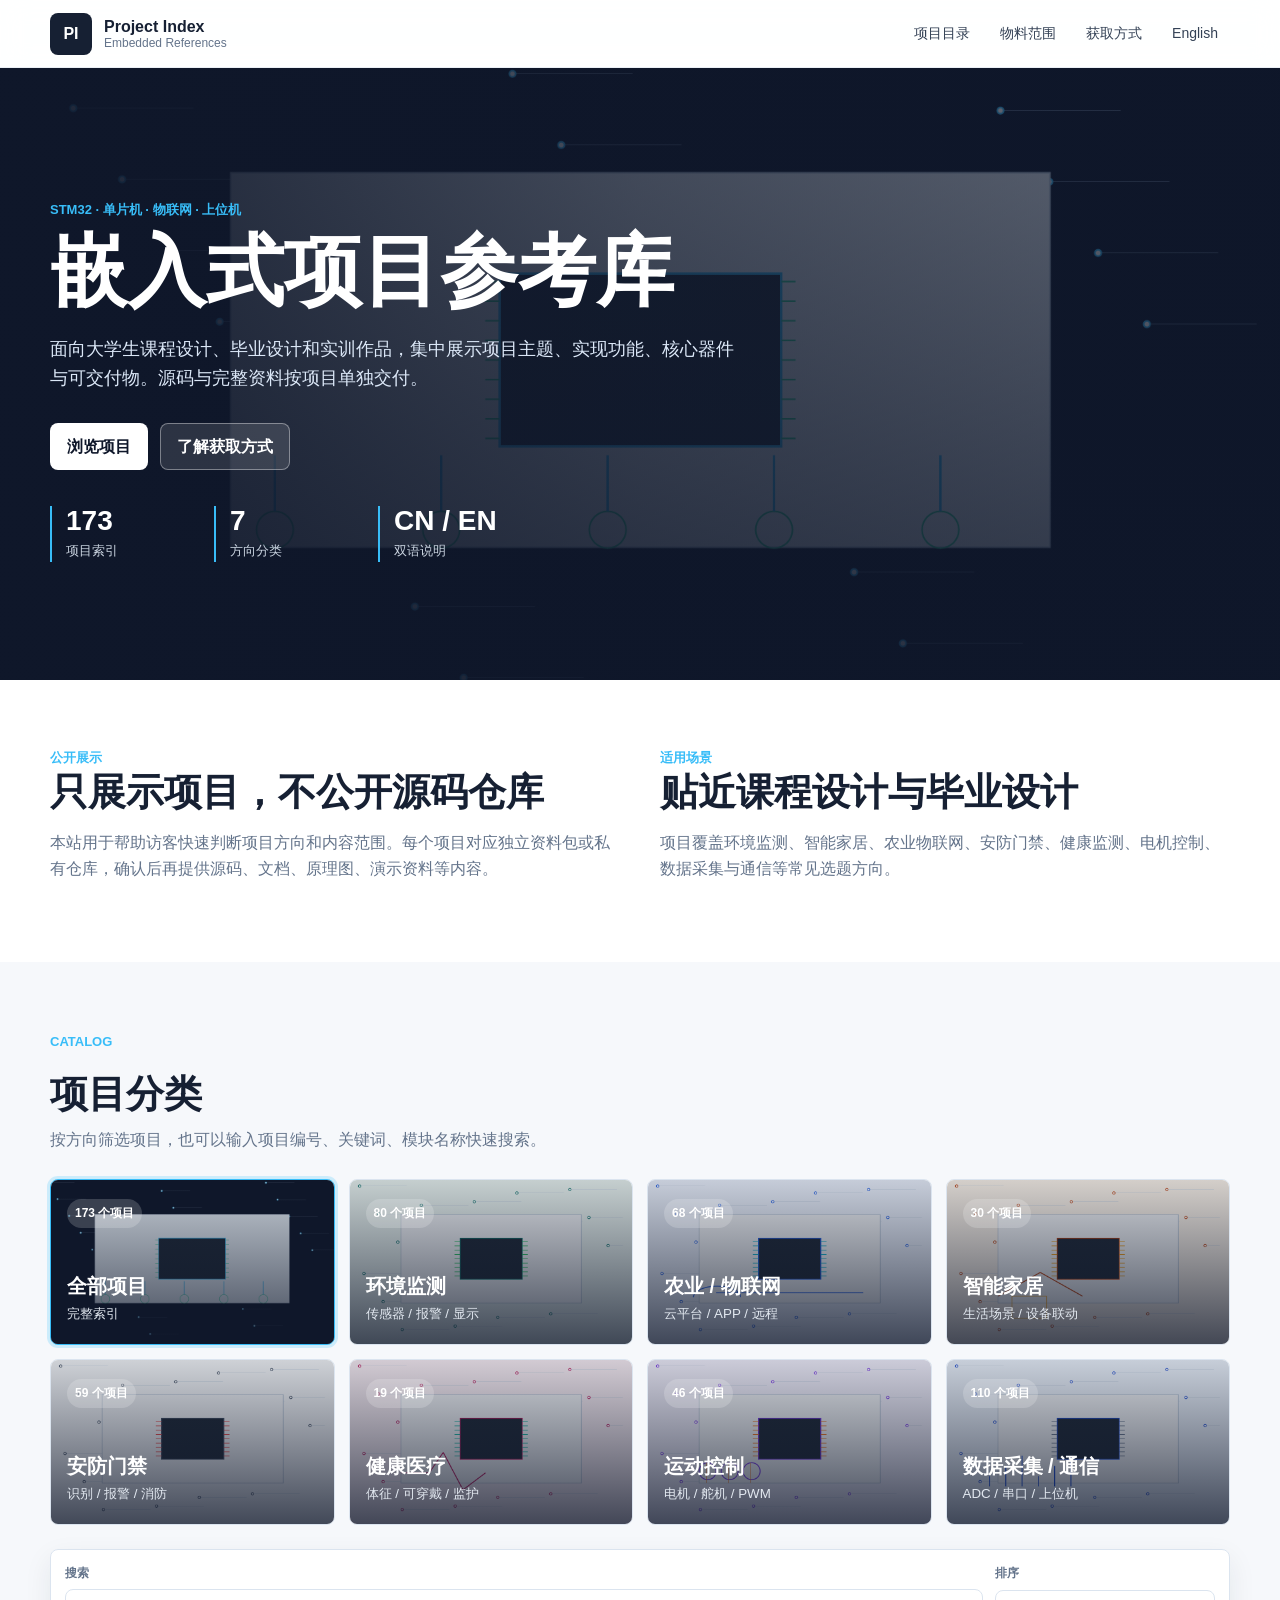
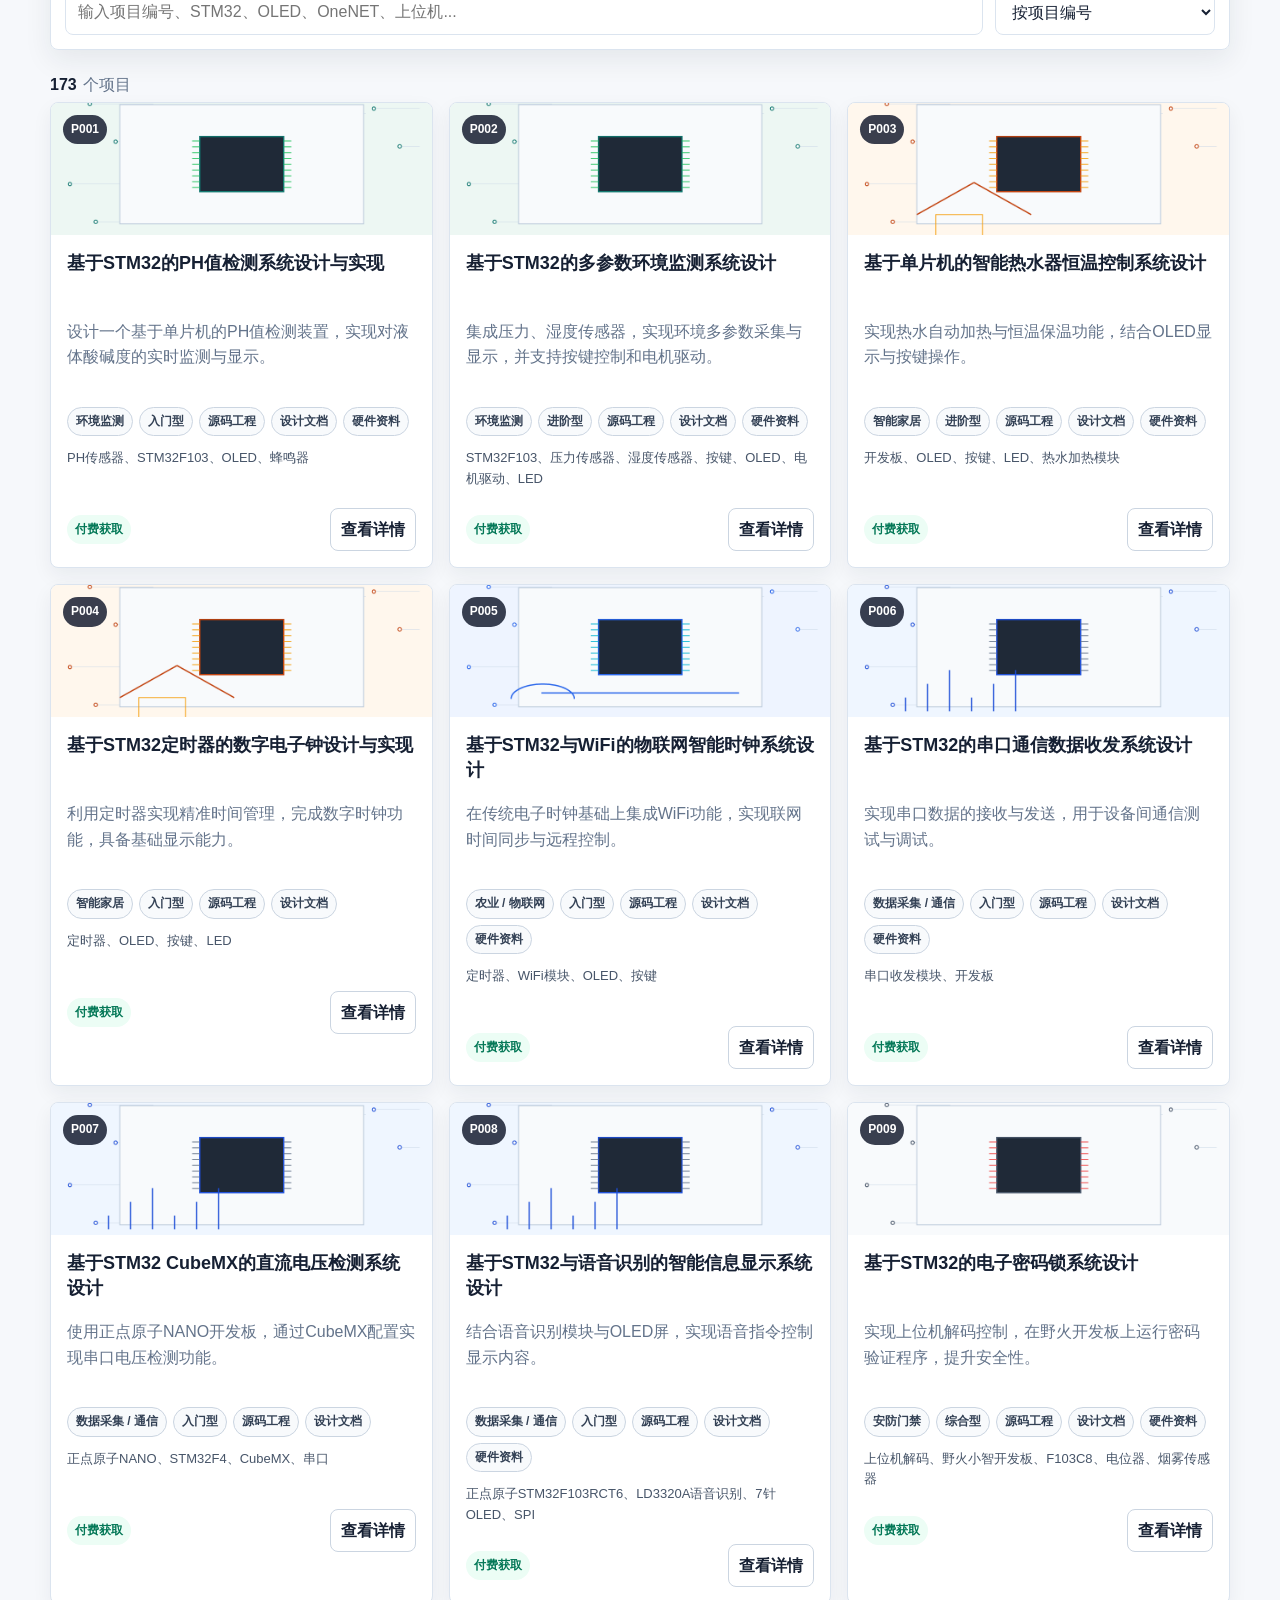
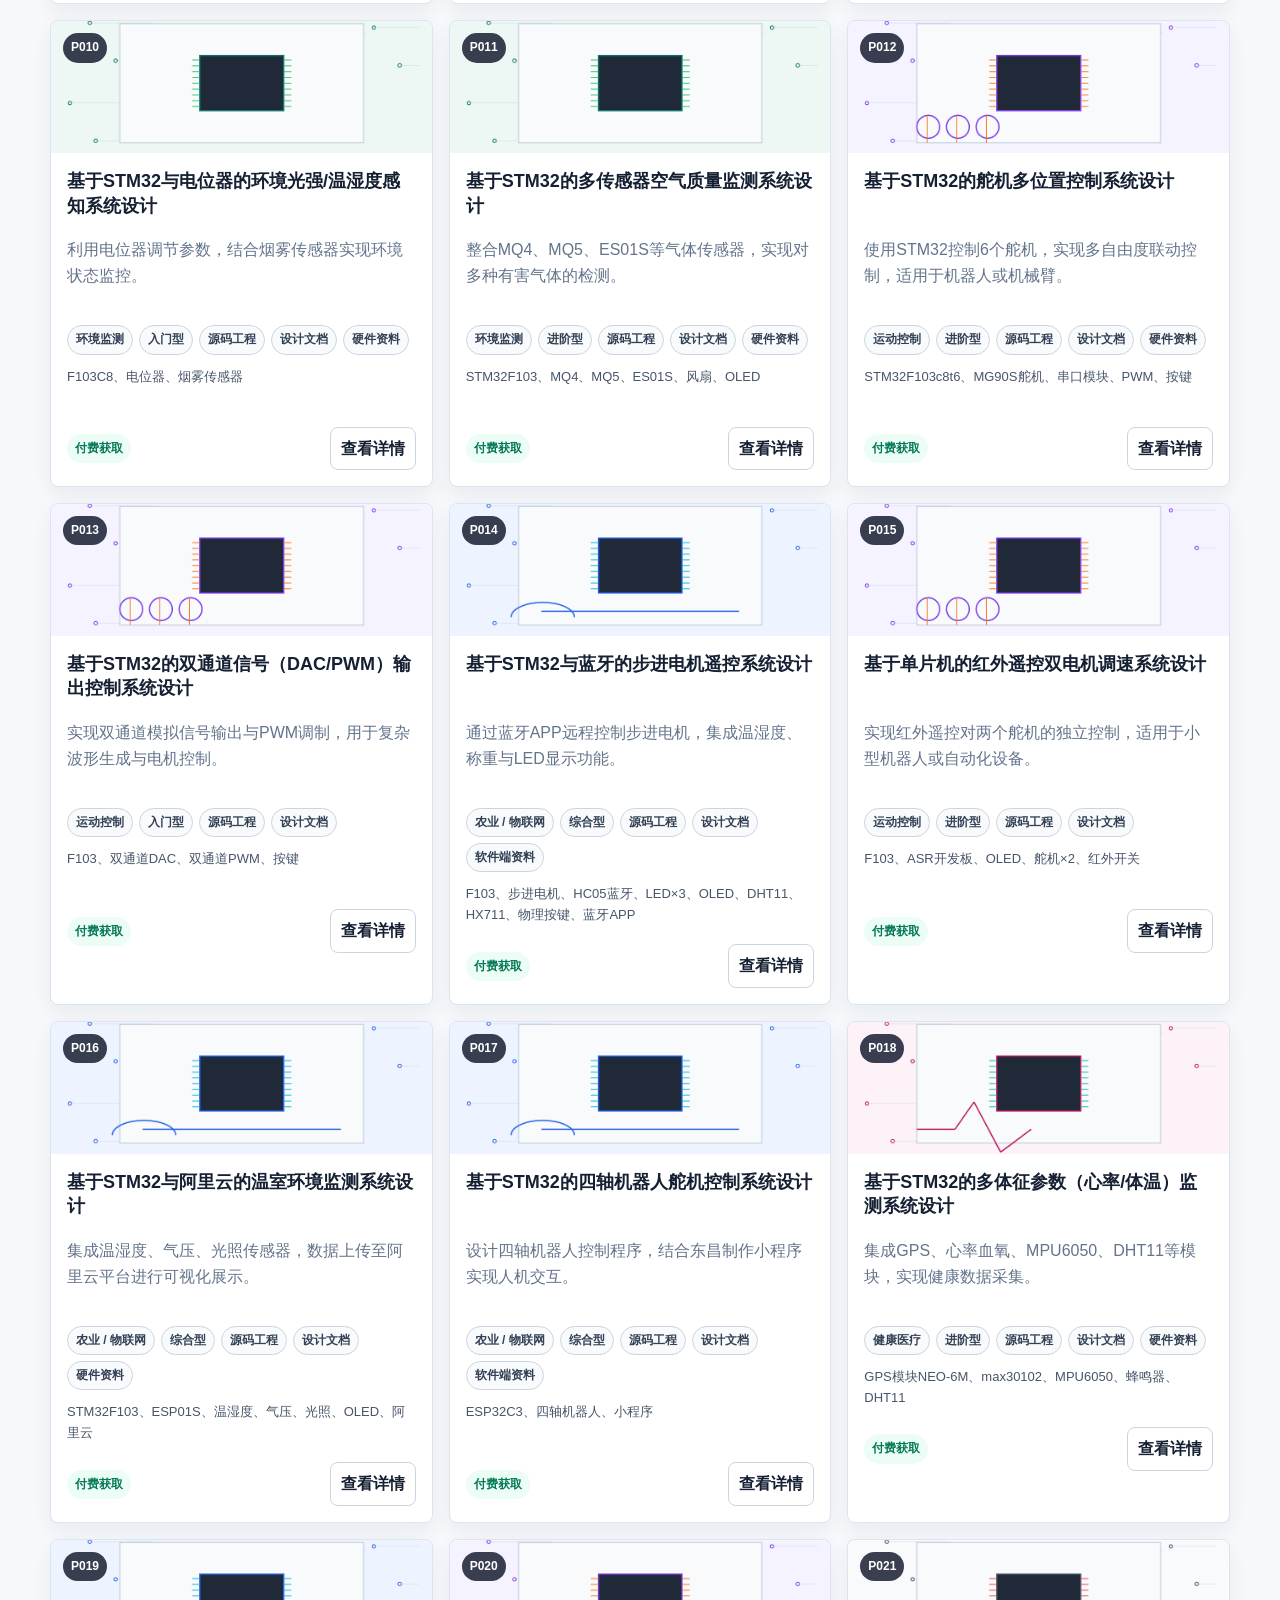
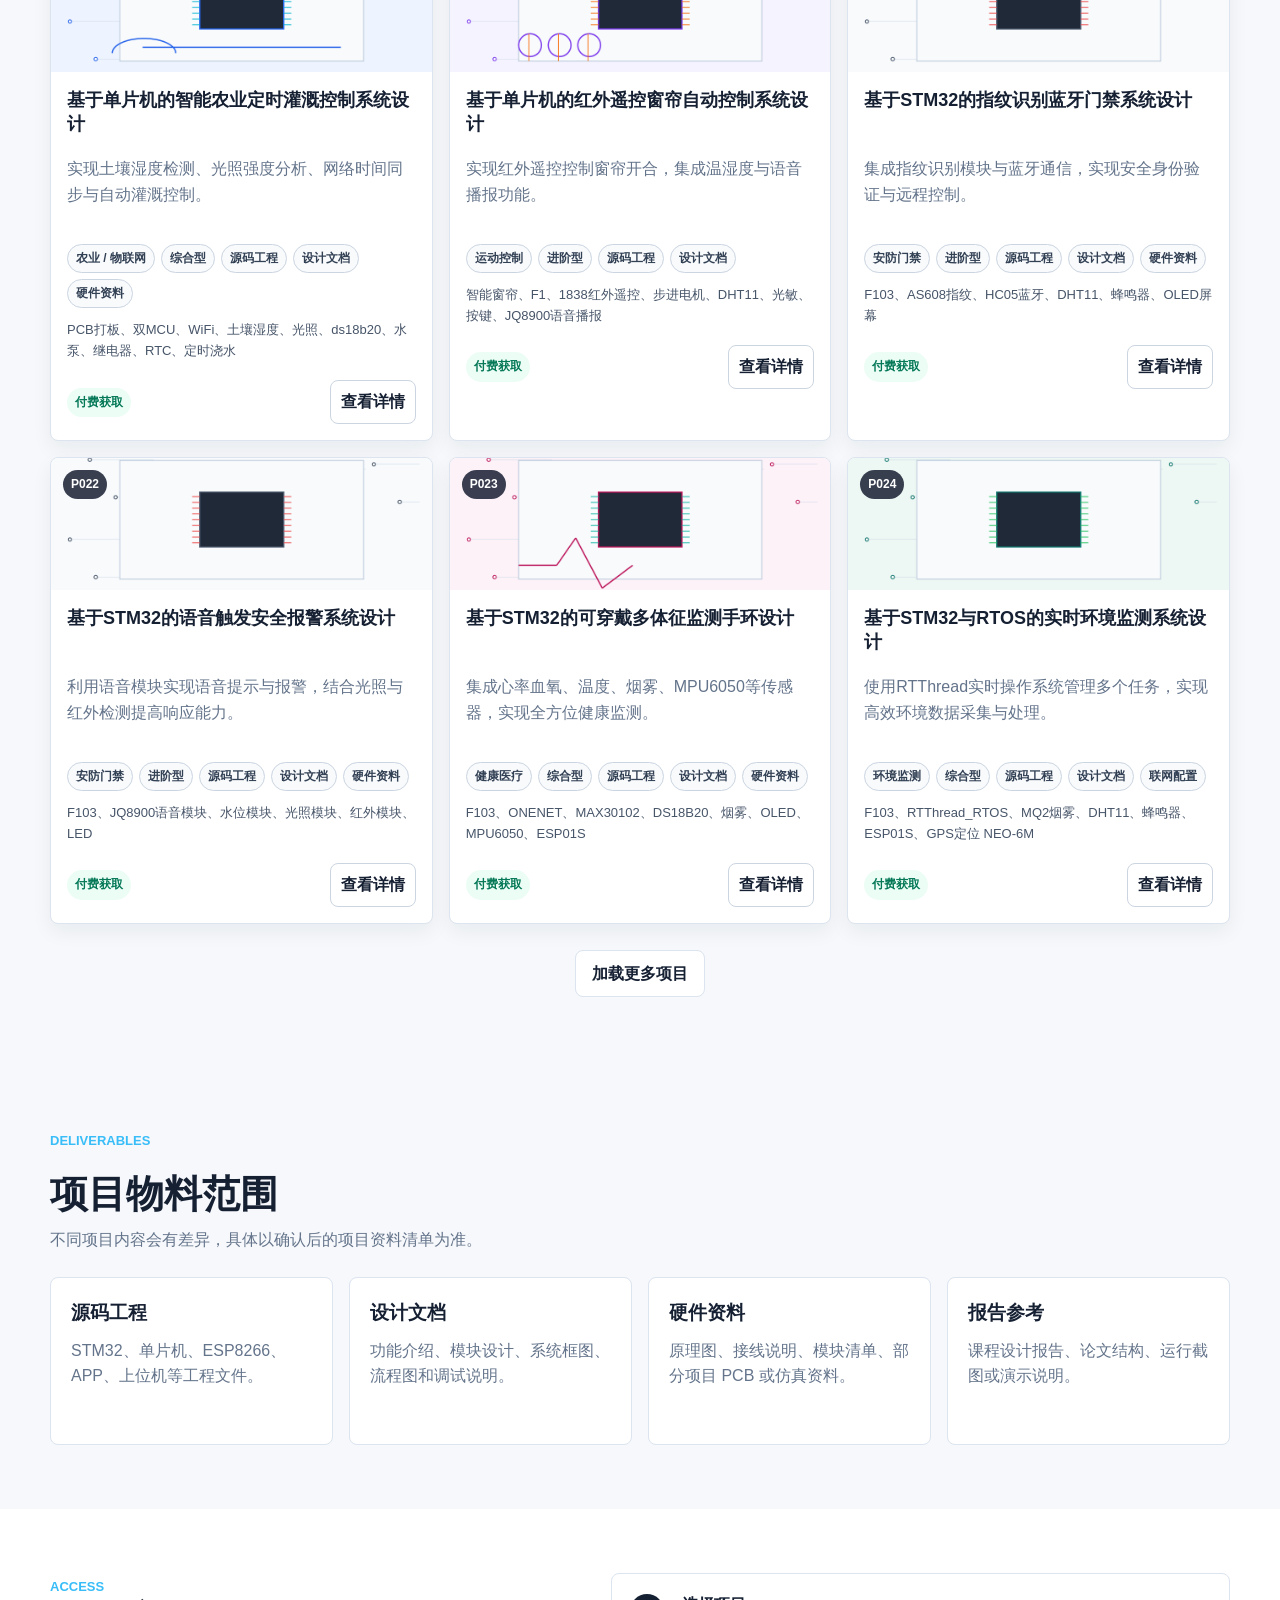
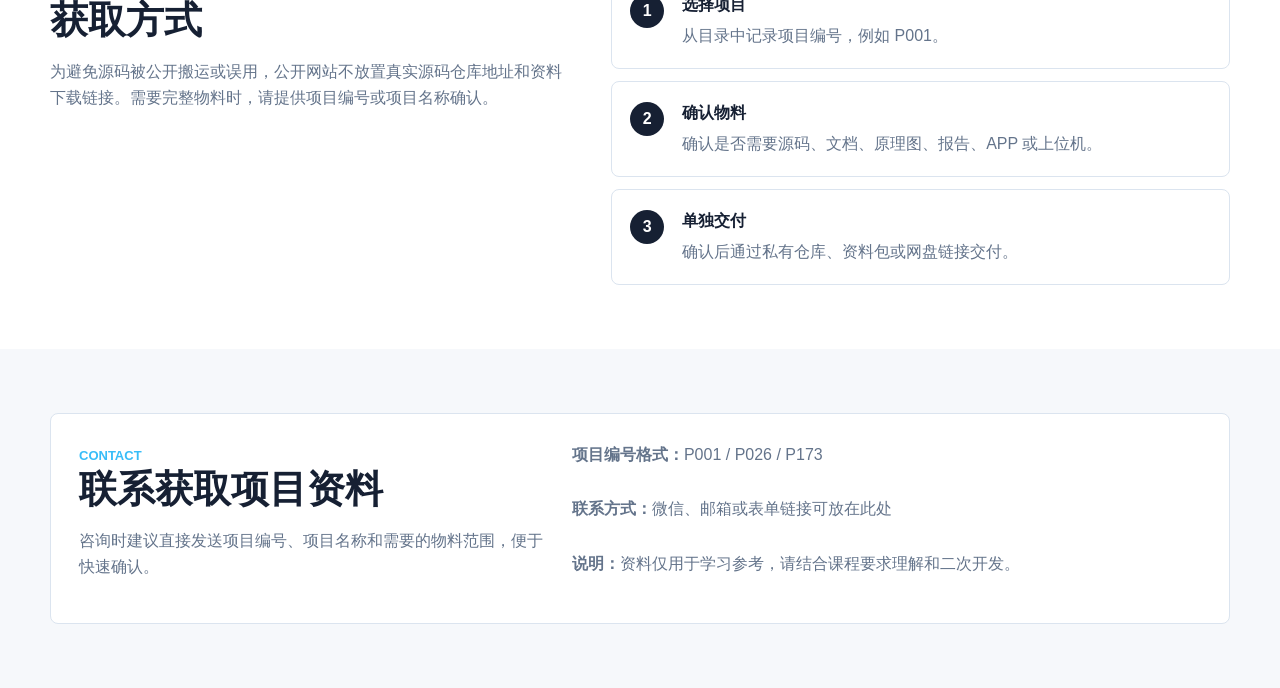
==== index.html @ ef5d1c55 "feat 实现GitHub Pages 静态展示网站" ====
<!doctype html>
<html lang="zh-CN">
  <head>
    <meta charset="utf-8" />
    <meta name="viewport" content="width=device-width, initial-scale=1" />
    <title>嵌入式项目参考库 | 课程设计与毕业设计项目索引</title>
    <meta
      name="description"
      content="面向大学生课程设计、毕业设计、实训作品的 STM32、单片机、嵌入式、物联网项目参考索引。"
    />
    <meta property="og:title" content="嵌入式项目参考库" />
    <meta
      property="og:description"
      content="浏览 STM32、单片机、物联网、上位机、APP 等方向的成品项目参考。"
    />
    <meta property="og:image" content="assets/images/hero-board.png" />
    <link rel="stylesheet" href="assets/styles.css" />
  </head>
  <body>
    <header class="site-header" data-header>
      <a class="brand" href="#top" aria-label="返回首页">
        <span class="brand-mark">PI</span>
        <span>
          <strong>Project Index</strong>
          <small>Embedded References</small>
        </span>
      </a>
      <nav class="site-nav" aria-label="主导航">
        <a href="#catalog">项目目录</a>
        <a href="#materials">物料范围</a>
        <a href="#access">获取方式</a>
        <a href="en.html">English</a>
      </nav>
    </header>

    <main id="top">
      <section class="hero" aria-labelledby="hero-title">
        <img
          class="hero-image"
          src="assets/images/hero-board.png"
          alt="电路板与嵌入式项目视觉图"
        />
        <div class="hero-overlay"></div>
        <div class="hero-content">
          <p class="eyebrow">STM32 · 单片机 · 物联网 · 上位机</p>
          <h1 id="hero-title">嵌入式项目参考库</h1>
          <p class="hero-copy">
            面向大学生课程设计、毕业设计和实训作品，集中展示项目主题、实现功能、核心器件与可交付物。源码与完整资料按项目单独交付。
          </p>
          <div class="hero-actions">
            <a class="button primary" href="#catalog">浏览项目</a>
            <a class="button secondary" href="#access">了解获取方式</a>
          </div>
          <dl class="hero-stats" aria-label="项目统计">
            <div>
              <dt data-stat="total">173</dt>
              <dd>项目索引</dd>
            </div>
            <div>
              <dt>7</dt>
              <dd>方向分类</dd>
            </div>
            <div>
              <dt>CN / EN</dt>
              <dd>双语说明</dd>
            </div>
          </dl>
        </div>
      </section>

      <section class="intro-band" aria-label="站点说明">
        <div class="container intro-grid">
          <article>
            <span class="section-kicker">公开展示</span>
            <h2>只展示项目，不公开源码仓库</h2>
            <p>
              本站用于帮助访客快速判断项目方向和内容范围。每个项目对应独立资料包或私有仓库，确认后再提供源码、文档、原理图、演示资料等内容。
            </p>
          </article>
          <article>
            <span class="section-kicker">适用场景</span>
            <h2>贴近课程设计与毕业设计</h2>
            <p>
              项目覆盖环境监测、智能家居、农业物联网、安防门禁、健康监测、电机控制、数据采集与通信等常见选题方向。
            </p>
          </article>
        </div>
      </section>

      <section class="catalog-section" id="catalog" aria-labelledby="catalog-title">
        <div class="container">
          <div class="section-heading">
            <span class="section-kicker">Catalog</span>
            <h2 id="catalog-title">项目分类</h2>
            <p>按方向筛选项目，也可以输入项目编号、关键词、模块名称快速搜索。</p>
          </div>

          <div class="category-grid" id="categoryGrid" aria-label="项目分类筛选"></div>

          <div class="catalog-toolbar">
            <label class="search-field" for="projectSearch">
              <span>搜索</span>
              <input
                id="projectSearch"
                type="search"
                placeholder="输入项目编号、STM32、OLED、OneNET、上位机..."
                autocomplete="off"
              />
            </label>
            <label class="select-field" for="sortSelect">
              <span>排序</span>
              <select id="sortSelect">
                <option value="id">按项目编号</option>
                <option value="name">按项目名称</option>
                <option value="category">按项目方向</option>
              </select>
            </label>
          </div>

          <div class="result-meta" aria-live="polite">
            <strong id="resultCount">0</strong>
            <span id="resultText">个项目</span>
          </div>

          <div class="project-grid" id="projectGrid"></div>
          <div class="load-more-wrap">
            <button class="button ghost" id="loadMoreButton" type="button">加载更多项目</button>
          </div>
        </div>
      </section>

      <section class="materials-section" id="materials" aria-labelledby="materials-title">
        <div class="container">
          <div class="section-heading compact">
            <span class="section-kicker">Deliverables</span>
            <h2 id="materials-title">项目物料范围</h2>
            <p>不同项目内容会有差异，具体以确认后的项目资料清单为准。</p>
          </div>
          <div class="material-grid">
            <article>
              <h3>源码工程</h3>
              <p>STM32、单片机、ESP8266、APP、上位机等工程文件。</p>
            </article>
            <article>
              <h3>设计文档</h3>
              <p>功能介绍、模块设计、系统框图、流程图和调试说明。</p>
            </article>
            <article>
              <h3>硬件资料</h3>
              <p>原理图、接线说明、模块清单、部分项目 PCB 或仿真资料。</p>
            </article>
            <article>
              <h3>报告参考</h3>
              <p>课程设计报告、论文结构、运行截图或演示说明。</p>
            </article>
          </div>
        </div>
      </section>

      <section class="access-section" id="access" aria-labelledby="access-title">
        <div class="container access-layout">
          <div>
            <span class="section-kicker">Access</span>
            <h2 id="access-title">获取方式</h2>
            <p>
              为避免源码被公开搬运或误用，公开网站不放置真实源码仓库地址和资料下载链接。需要完整物料时，请提供项目编号或项目名称确认。
            </p>
          </div>
          <ol class="steps">
            <li>
              <strong>选择项目</strong>
              <span>从目录中记录项目编号，例如 P001。</span>
            </li>
            <li>
              <strong>确认物料</strong>
              <span>确认是否需要源码、文档、原理图、报告、APP 或上位机。</span>
            </li>
            <li>
              <strong>单独交付</strong>
              <span>确认后通过私有仓库、资料包或网盘链接交付。</span>
            </li>
          </ol>
        </div>
      </section>

      <section class="contact-section" aria-labelledby="contact-title">
        <div class="container contact-panel">
          <div>
            <span class="section-kicker">Contact</span>
            <h2 id="contact-title">联系获取项目资料</h2>
            <p>咨询时建议直接发送项目编号、项目名称和需要的物料范围，便于快速确认。</p>
          </div>
          <div class="contact-list">
            <p><strong>项目编号格式：</strong>P001 / P026 / P173</p>
            <p><strong>联系方式：</strong>微信、邮箱或表单链接可放在此处</p>
            <p><strong>说明：</strong>资料仅用于学习参考，请结合课程要求理解和二次开发。</p>
          </div>
        </div>
      </section>
    </main>

    <dialog class="project-dialog" id="projectDialog" aria-labelledby="dialogTitle">
      <button class="dialog-close" type="button" data-close-dialog aria-label="关闭详情">×</button>
      <div id="dialogContent"></div>
    </dialog>

    <script src="data/projects.js"></script>
    <script src="assets/app.js"></script>
  </body>
</html>
---- assets/styles.css ----
:root {
  --bg: #f6f8fb;
  --surface: #ffffff;
  --surface-soft: #eef3f8;
  --ink: #162033;
  --muted: #64748b;
  --line: #dbe4ef;
  --blue: #2563eb;
  --green: #0f766e;
  --amber: #b45309;
  --rose: #be185d;
  --slate: #475569;
  --shadow: 0 16px 40px rgba(22, 32, 51, 0.12);
  --radius: 8px;
}

* {
  box-sizing: border-box;
}

html {
  scroll-behavior: smooth;
}

body {
  margin: 0;
  background: var(--bg);
  color: var(--ink);
  font-family: "Segoe UI", "PingFang SC", "Microsoft YaHei", Arial, sans-serif;
  line-height: 1.6;
}

a {
  color: inherit;
  text-decoration: none;
}

button,
input,
select {
  font: inherit;
}

img {
  display: block;
  max-width: 100%;
}

.container {
  width: min(1180px, calc(100% - 40px));
  margin: 0 auto;
}

.site-header {
  position: sticky;
  top: 0;
  z-index: 30;
  display: flex;
  align-items: center;
  justify-content: space-between;
  min-height: 68px;
  padding: 10px max(20px, calc((100vw - 1180px) / 2));
  border-bottom: 1px solid rgba(219, 228, 239, 0.55);
  background: rgba(255, 255, 255, 0.9);
  backdrop-filter: blur(14px);
}

.brand {
  display: inline-flex;
  align-items: center;
  gap: 12px;
  min-width: 220px;
}

.brand-mark {
  display: grid;
  width: 42px;
  height: 42px;
  place-items: center;
  border-radius: var(--radius);
  background: #162033;
  color: #ffffff;
  font-weight: 800;
}

.brand strong,
.brand small {
  display: block;
  line-height: 1.2;
}

.brand small {
  color: var(--muted);
  font-size: 12px;
}

.site-nav {
  display: flex;
  align-items: center;
  gap: 6px;
}

.site-nav a {
  border-radius: var(--radius);
  color: #334155;
  font-size: 14px;
  padding: 9px 12px;
}

.site-nav a:hover {
  background: #edf2f7;
}

.hero {
  position: relative;
  display: grid;
  min-height: min(68svh, 660px);
  overflow: hidden;
  background: #0f172a;
}

.hero-image,
.hero-overlay {
  position: absolute;
  inset: 0;
  width: 100%;
  height: 100%;
}

.hero-image {
  object-fit: cover;
  opacity: 0.82;
}

.hero-overlay {
  background:
    linear-gradient(90deg, rgba(15, 23, 42, 0.92), rgba(15, 23, 42, 0.62), rgba(15, 23, 42, 0.42)),
    linear-gradient(0deg, rgba(15, 23, 42, 0.72), rgba(15, 23, 42, 0.18));
}

.hero-content {
  position: relative;
  z-index: 1;
  align-self: center;
  width: min(1180px, calc(100% - 40px));
  margin: 0 auto;
  padding: 72px 0 58px;
  color: #ffffff;
}

.eyebrow,
.section-kicker {
  margin: 0 0 10px;
  color: #38bdf8;
  font-size: 13px;
  font-weight: 800;
  letter-spacing: 0;
  text-transform: uppercase;
}

.hero h1 {
  max-width: 760px;
  margin: 0;
  font-size: clamp(38px, 7vw, 78px);
  line-height: 1.05;
  letter-spacing: 0;
}

.hero-copy {
  max-width: 690px;
  margin: 22px 0 0;
  color: #dce8f8;
  font-size: 18px;
}

.hero-actions {
  display: flex;
  flex-wrap: wrap;
  gap: 12px;
  margin-top: 30px;
}

.button {
  display: inline-flex;
  align-items: center;
  justify-content: center;
  min-height: 44px;
  border: 1px solid transparent;
  border-radius: var(--radius);
  cursor: pointer;
  font-weight: 700;
  padding: 10px 16px;
  transition: transform 0.18s ease, background 0.18s ease, border-color 0.18s ease;
}

.button:hover {
  transform: translateY(-1px);
}

.button.primary {
  background: #ffffff;
  color: #0f172a;
}

.button.secondary {
  border-color: rgba(255, 255, 255, 0.38);
  background: rgba(255, 255, 255, 0.12);
  color: #ffffff;
}

.button.ghost {
  border-color: var(--line);
  background: #ffffff;
  color: var(--ink);
}

.hero-stats {
  display: grid;
  grid-template-columns: repeat(3, minmax(0, 150px));
  gap: 14px;
  margin: 36px 0 0;
}

.hero-stats div {
  border-left: 2px solid #38bdf8;
  padding-left: 14px;
}

.hero-stats dt {
  font-size: 28px;
  font-weight: 800;
  line-height: 1.1;
}

.hero-stats dd {
  margin: 4px 0 0;
  color: #cbd5e1;
  font-size: 13px;
}

.intro-band,
.materials-section,
.access-section,
.contact-section {
  padding: 64px 0;
}

.intro-band {
  background: #ffffff;
}

.intro-grid {
  display: grid;
  grid-template-columns: repeat(2, minmax(0, 1fr));
  gap: 40px;
}

.intro-grid h2,
.section-heading h2,
.access-layout h2,
.contact-panel h2 {
  margin: 0;
  font-size: clamp(26px, 3vw, 38px);
  line-height: 1.18;
  letter-spacing: 0;
}

.intro-grid p,
.section-heading p,
.access-layout p,
.contact-panel p,
.material-grid p,
.steps span {
  color: var(--muted);
}

.catalog-section {
  padding: 70px 0;
}

.section-heading {
  display: grid;
  max-width: 760px;
  gap: 10px;
  margin-bottom: 26px;
}

.section-heading.compact {
  margin-bottom: 24px;
}

.section-heading p {
  margin: 0;
}

.category-grid {
  display: grid;
  grid-template-columns: repeat(4, minmax(0, 1fr));
  gap: 14px;
  margin-bottom: 24px;
}

.category-card {
  position: relative;
  min-height: 166px;
  overflow: hidden;
  border: 1px solid var(--line);
  border-radius: var(--radius);
  background: var(--surface);
  color: #ffffff;
  cursor: pointer;
  isolation: isolate;
  padding: 0;
  text-align: left;
}

.category-card img {
  position: absolute;
  inset: 0;
  width: 100%;
  height: 100%;
  object-fit: cover;
  transition: transform 0.24s ease;
}

.category-card::after {
  position: absolute;
  inset: 0;
  z-index: 1;
  background: linear-gradient(0deg, rgba(15, 23, 42, 0.78), rgba(15, 23, 42, 0.18));
  content: "";
}

.category-card span,
.category-card strong,
.category-card small {
  position: relative;
  z-index: 2;
  display: block;
}

.category-card span {
  width: fit-content;
  margin: 16px 16px 46px;
  border-radius: 999px;
  background: rgba(255, 255, 255, 0.18);
  font-size: 12px;
  font-weight: 800;
  padding: 5px 8px;
}

.category-card strong {
  margin: 0 16px;
  font-size: 20px;
  line-height: 1.2;
}

.category-card small {
  margin: 5px 16px 16px;
  color: #e2e8f0;
}

.category-card:hover img,
.category-card.is-active img {
  transform: scale(1.04);
}

.category-card.is-active {
  border-color: #38bdf8;
  box-shadow: 0 0 0 3px rgba(56, 189, 248, 0.22);
}

.catalog-toolbar {
  position: sticky;
  top: 68px;
  z-index: 20;
  display: grid;
  grid-template-columns: minmax(0, 1fr) 220px;
  gap: 12px;
  margin: 0 0 18px;
  padding: 14px;
  border: 1px solid var(--line);
  border-radius: var(--radius);
  background: rgba(255, 255, 255, 0.94);
  box-shadow: 0 10px 28px rgba(22, 32, 51, 0.08);
  backdrop-filter: blur(12px);
}

.search-field,
.select-field {
  display: grid;
  gap: 6px;
}

.search-field span,
.select-field span {
  color: var(--muted);
  font-size: 12px;
  font-weight: 800;
}

.search-field input,
.select-field select {
  width: 100%;
  min-height: 44px;
  border: 1px solid var(--line);
  border-radius: var(--radius);
  background: #ffffff;
  color: var(--ink);
  outline: none;
  padding: 9px 12px;
}

.search-field input:focus,
.select-field select:focus {
  border-color: #38bdf8;
  box-shadow: 0 0 0 3px rgba(56, 189, 248, 0.18);
}

.result-meta {
  display: flex;
  align-items: center;
  gap: 6px;
  min-height: 34px;
  color: var(--muted);
}

.result-meta strong {
  color: var(--ink);
}

.project-grid {
  display: grid;
  grid-template-columns: repeat(3, minmax(0, 1fr));
  gap: 16px;
}

.project-card {
  display: grid;
  grid-template-rows: 132px 1fr;
  min-height: 390px;
  overflow: hidden;
  border: 1px solid var(--line);
  border-radius: var(--radius);
  background: var(--surface);
  box-shadow: 0 8px 20px rgba(22, 32, 51, 0.06);
}

.project-media {
  position: relative;
  overflow: hidden;
  background: #e2e8f0;
}

.project-media img {
  width: 100%;
  height: 100%;
  object-fit: cover;
}

.project-id {
  position: absolute;
  left: 12px;
  top: 12px;
  border-radius: 999px;
  background: rgba(15, 23, 42, 0.82);
  color: #ffffff;
  font-size: 12px;
  font-weight: 800;
  padding: 5px 8px;
}

.project-body {
  display: grid;
  align-content: start;
  gap: 12px;
  padding: 16px;
}

.project-card h3 {
  min-height: 56px;
  margin: 0;
  font-size: 18px;
  line-height: 1.35;
  letter-spacing: 0;
}

.project-desc {
  display: -webkit-box;
  min-height: 76px;
  margin: 0;
  overflow: hidden;
  color: var(--muted);
  -webkit-box-orient: vertical;
  -webkit-line-clamp: 3;
}

.chip-row {
  display: flex;
  flex-wrap: wrap;
  gap: 6px;
}

.chip {
  border: 1px solid #cbd5e1;
  border-radius: 999px;
  background: #f8fafc;
  color: #334155;
  font-size: 12px;
  font-weight: 700;
  padding: 4px 8px;
}

.tech-line {
  display: -webkit-box;
  min-height: 44px;
  margin: 0;
  overflow: hidden;
  color: #475569;
  font-size: 13px;
  -webkit-box-orient: vertical;
  -webkit-line-clamp: 2;
}

.project-actions {
  display: flex;
  align-items: center;
  justify-content: space-between;
  gap: 10px;
  margin-top: 4px;
}

.access-badge {
  border-radius: 999px;
  background: #ecfdf5;
  color: #047857;
  font-size: 12px;
  font-weight: 800;
  padding: 5px 8px;
}

.details-button {
  border: 1px solid #cbd5e1;
  border-radius: var(--radius);
  background: #ffffff;
  color: var(--ink);
  cursor: pointer;
  font-weight: 800;
  padding: 8px 10px;
}

.details-button:hover {
  border-color: var(--blue);
  color: var(--blue);
}

.load-more-wrap {
  display: flex;
  justify-content: center;
  margin-top: 26px;
}

.material-grid {
  display: grid;
  grid-template-columns: repeat(4, minmax(0, 1fr));
  gap: 16px;
}

.material-grid article,
.steps li,
.contact-panel {
  border: 1px solid var(--line);
  border-radius: var(--radius);
  background: var(--surface);
}

.material-grid article {
  min-height: 168px;
  padding: 20px;
}

.material-grid h3 {
  margin: 0 0 10px;
}

.material-grid p {
  margin: 0;
}

.access-section {
  background: #ffffff;
}

.access-layout {
  display: grid;
  grid-template-columns: minmax(0, 0.92fr) minmax(320px, 1.08fr);
  gap: 34px;
  align-items: start;
}

.access-layout p {
  max-width: 560px;
}

.steps {
  display: grid;
  gap: 12px;
  margin: 0;
  padding: 0;
  list-style: none;
  counter-reset: step;
}

.steps li {
  position: relative;
  display: grid;
  gap: 4px;
  min-height: 96px;
  padding: 18px 18px 18px 70px;
  counter-increment: step;
}

.steps li::before {
  position: absolute;
  left: 18px;
  top: 20px;
  display: grid;
  width: 34px;
  height: 34px;
  place-items: center;
  border-radius: 999px;
  background: #162033;
  color: #ffffff;
  content: counter(step);
  font-weight: 800;
}

.contact-section {
  background: var(--bg);
}

.contact-panel {
  display: grid;
  grid-template-columns: minmax(0, 0.85fr) minmax(320px, 1.15fr);
  gap: 28px;
  padding: 28px;
}

.contact-list {
  display: grid;
  gap: 10px;
}

.contact-list p {
  margin: 0;
}

.project-dialog {
  width: min(760px, calc(100% - 32px));
  max-height: min(760px, calc(100svh - 40px));
  overflow: auto;
  border: 1px solid var(--line);
  border-radius: var(--radius);
  padding: 0;
  box-shadow: var(--shadow);
}

.project-dialog::backdrop {
  background: rgba(15, 23, 42, 0.52);
}

.dialog-close {
  position: sticky;
  top: 12px;
  left: calc(100% - 52px);
  z-index: 2;
  display: grid;
  width: 38px;
  height: 38px;
  place-items: center;
  border: 1px solid var(--line);
  border-radius: var(--radius);
  background: #ffffff;
  color: var(--ink);
  cursor: pointer;
  font-size: 24px;
  line-height: 1;
}

.dialog-inner {
  display: grid;
  gap: 20px;
  padding: 4px 28px 28px;
}

.dialog-hero {
  overflow: hidden;
  border-radius: var(--radius);
}

.dialog-hero img {
  width: 100%;
  height: 210px;
  object-fit: cover;
}

.dialog-title-row {
  display: grid;
  gap: 8px;
}

.dialog-title-row h2 {
  margin: 0;
  font-size: 26px;
  line-height: 1.25;
}

.dialog-section {
  display: grid;
  gap: 8px;
}

.dialog-section h3 {
  margin: 0;
  font-size: 15px;
}

.dialog-section p {
  margin: 0;
  color: var(--muted);
}

.tech-list {
  display: flex;
  flex-wrap: wrap;
  gap: 8px;
  margin: 0;
  padding: 0;
  list-style: none;
}

.tech-list li {
  border-radius: 999px;
  background: #eef2f7;
  color: #334155;
  font-size: 13px;
  padding: 5px 9px;
}

.empty-state {
  grid-column: 1 / -1;
  border: 1px solid var(--line);
  border-radius: var(--radius);
  background: #ffffff;
  color: var(--muted);
  padding: 28px;
  text-align: center;
}

@media (max-width: 980px) {
  .site-header {
    align-items: flex-start;
    flex-direction: column;
    gap: 10px;
    padding: 12px 20px;
  }

  .site-nav {
    width: 100%;
    overflow-x: auto;
    padding-bottom: 2px;
  }

  .hero {
    min-height: 620px;
  }

  .intro-grid,
  .access-layout,
  .contact-panel {
    grid-template-columns: 1fr;
  }

  .category-grid,
  .material-grid {
    grid-template-columns: repeat(2, minmax(0, 1fr));
  }

  .project-grid {
    grid-template-columns: repeat(2, minmax(0, 1fr));
  }

  .catalog-toolbar {
    top: 116px;
    grid-template-columns: 1fr;
  }
}

@media (max-width: 640px) {
  .container,
  .hero-content {
    width: min(100% - 28px, 1180px);
  }

  .hero {
    min-height: auto;
  }

  .hero-copy {
    font-size: 16px;
  }

  .hero-content {
    padding: 48px 0 42px;
  }

  .hero-actions {
    flex-direction: column;
    align-items: stretch;
  }

  .hero-stats {
    display: none;
  }

  .category-grid,
  .project-grid,
  .material-grid {
    grid-template-columns: 1fr;
  }

  .catalog-toolbar {
    position: static;
  }

  .project-card {
    min-height: 0;
  }

  .contact-panel {
    padding: 20px;
  }

  .dialog-inner {
    padding: 0 18px 22px;
  }
}
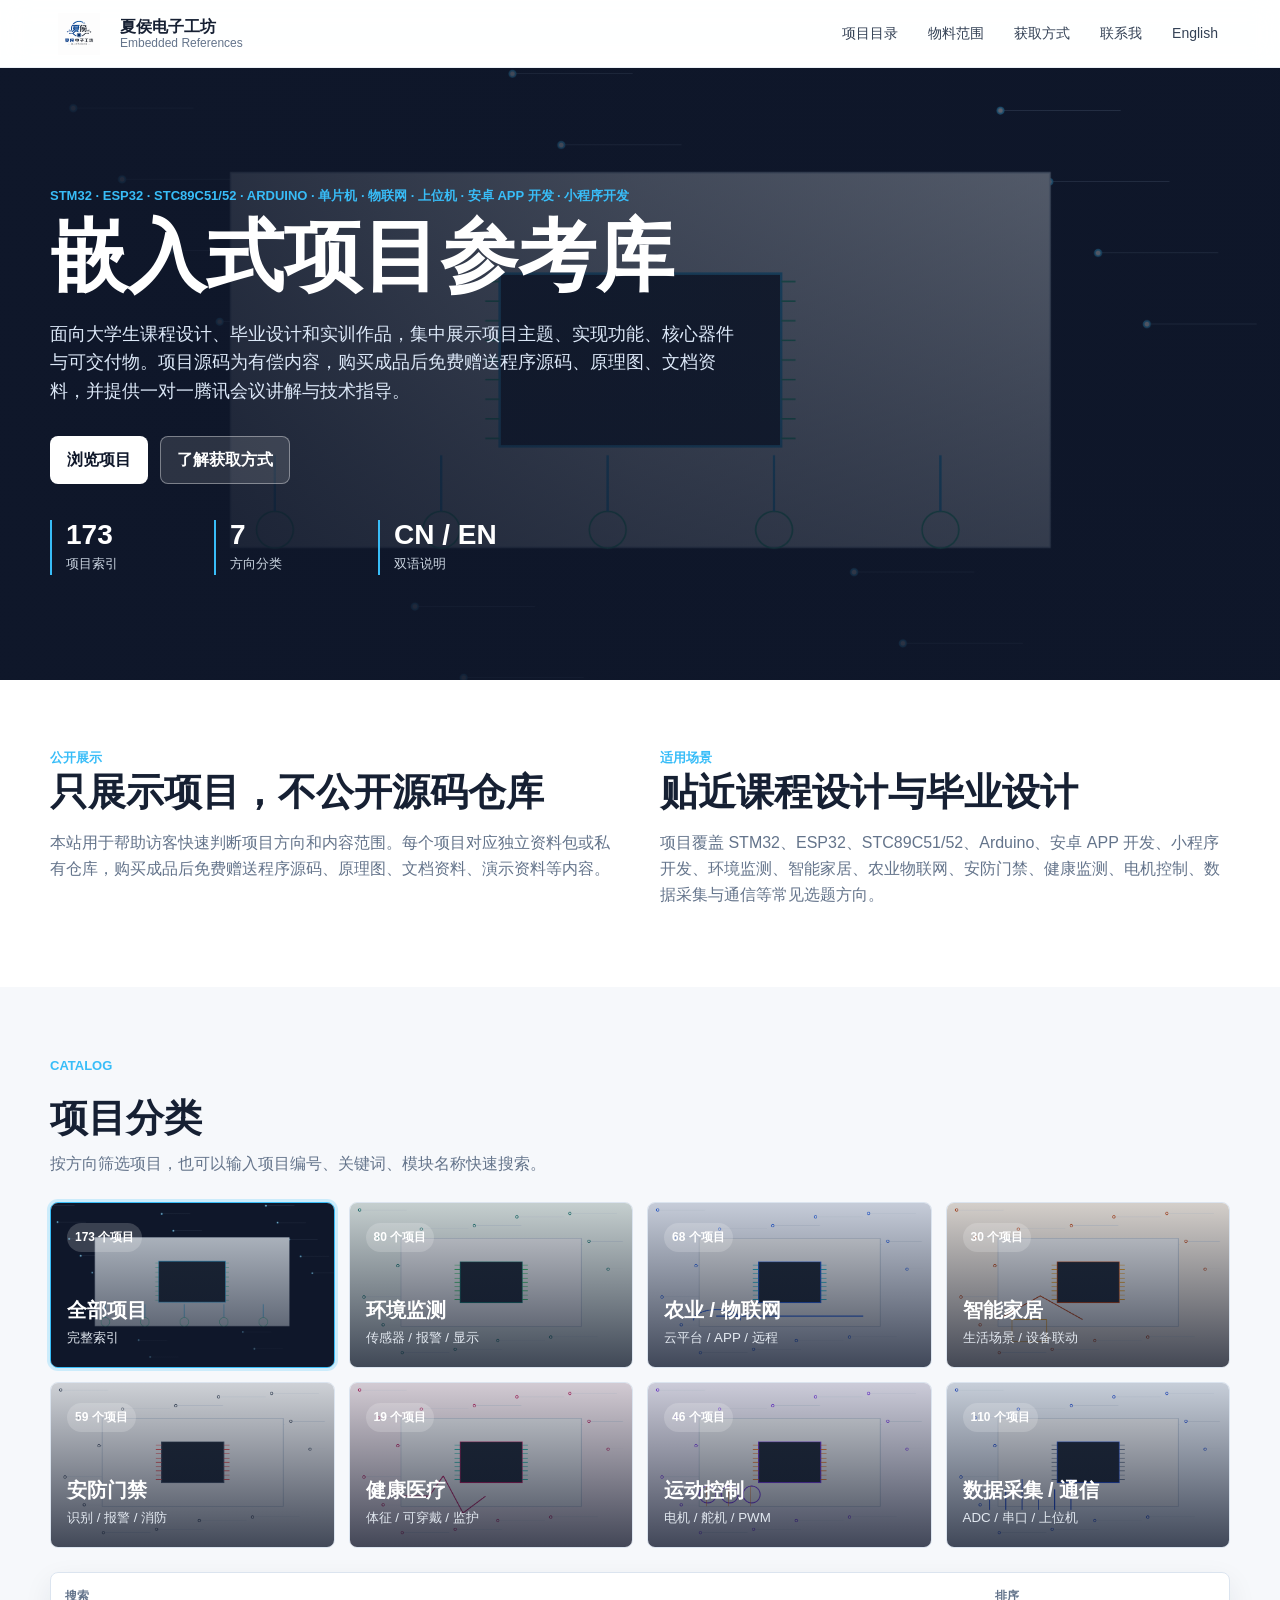
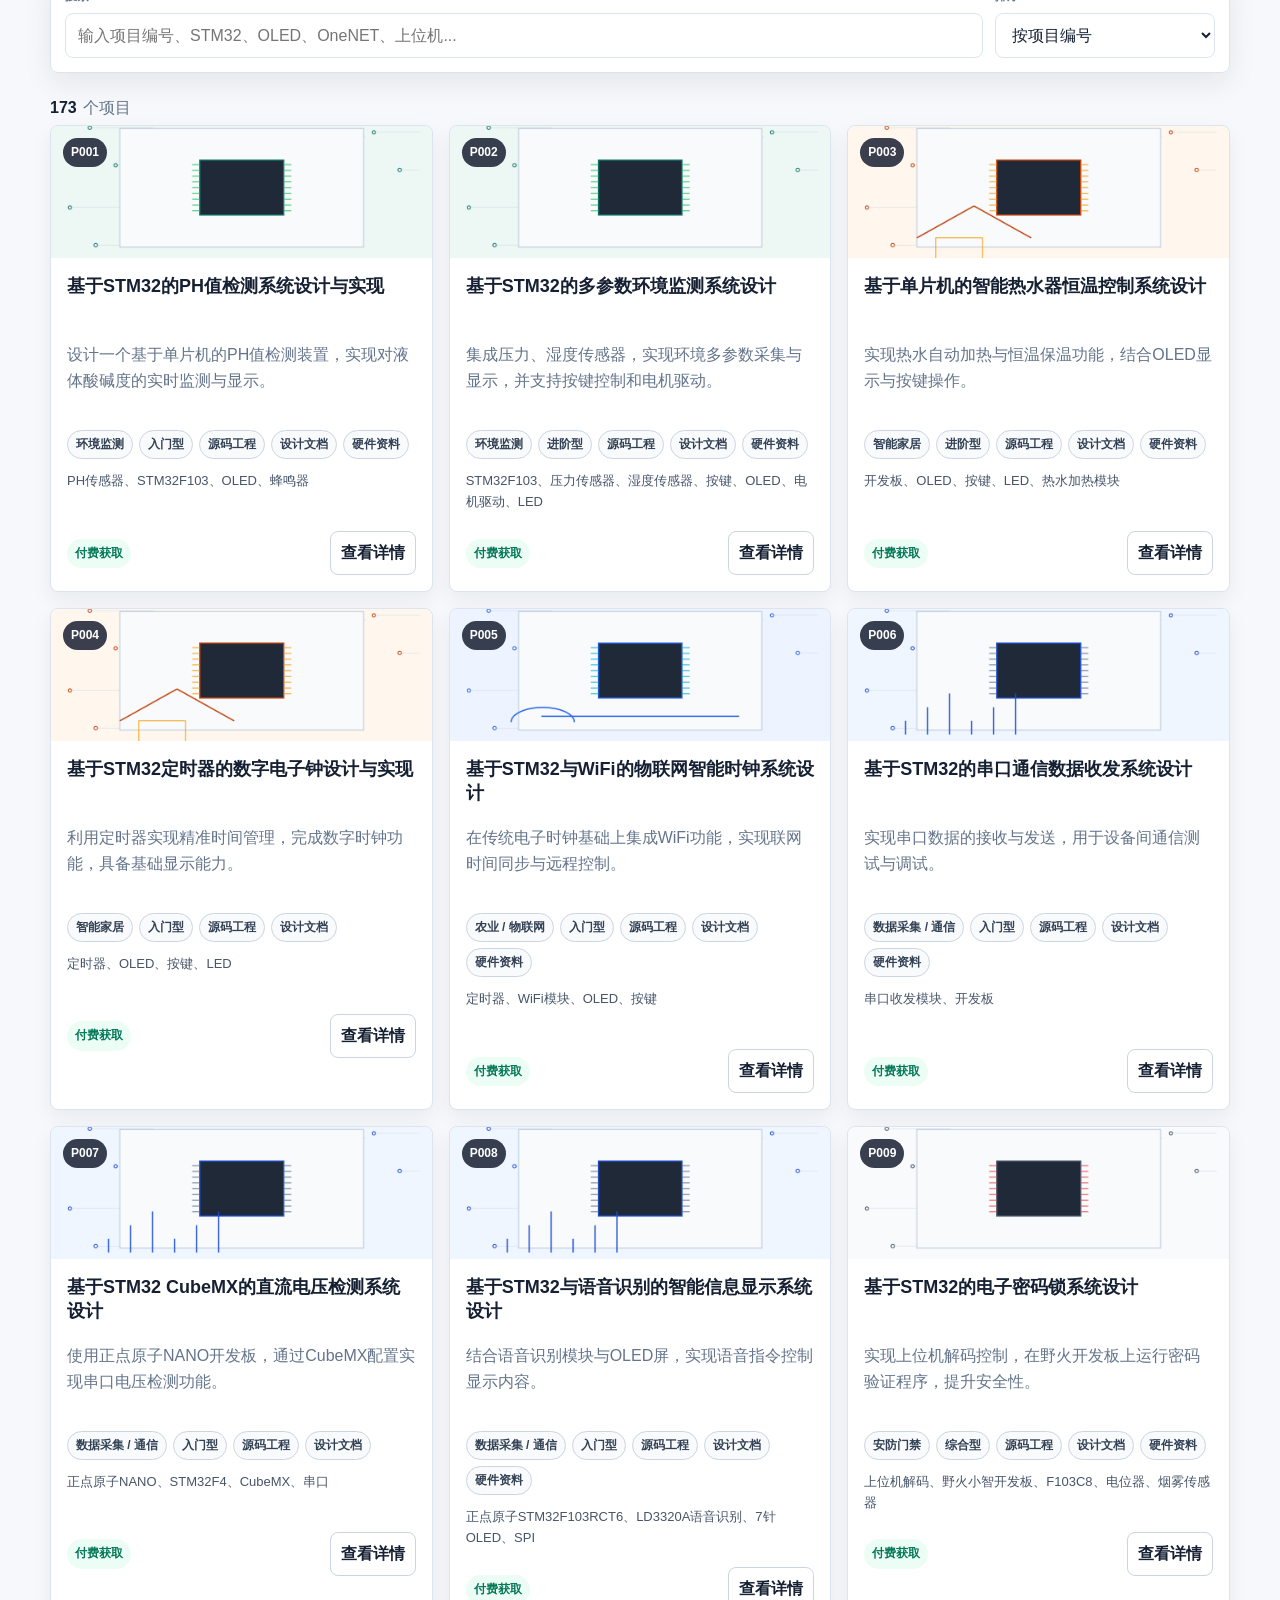
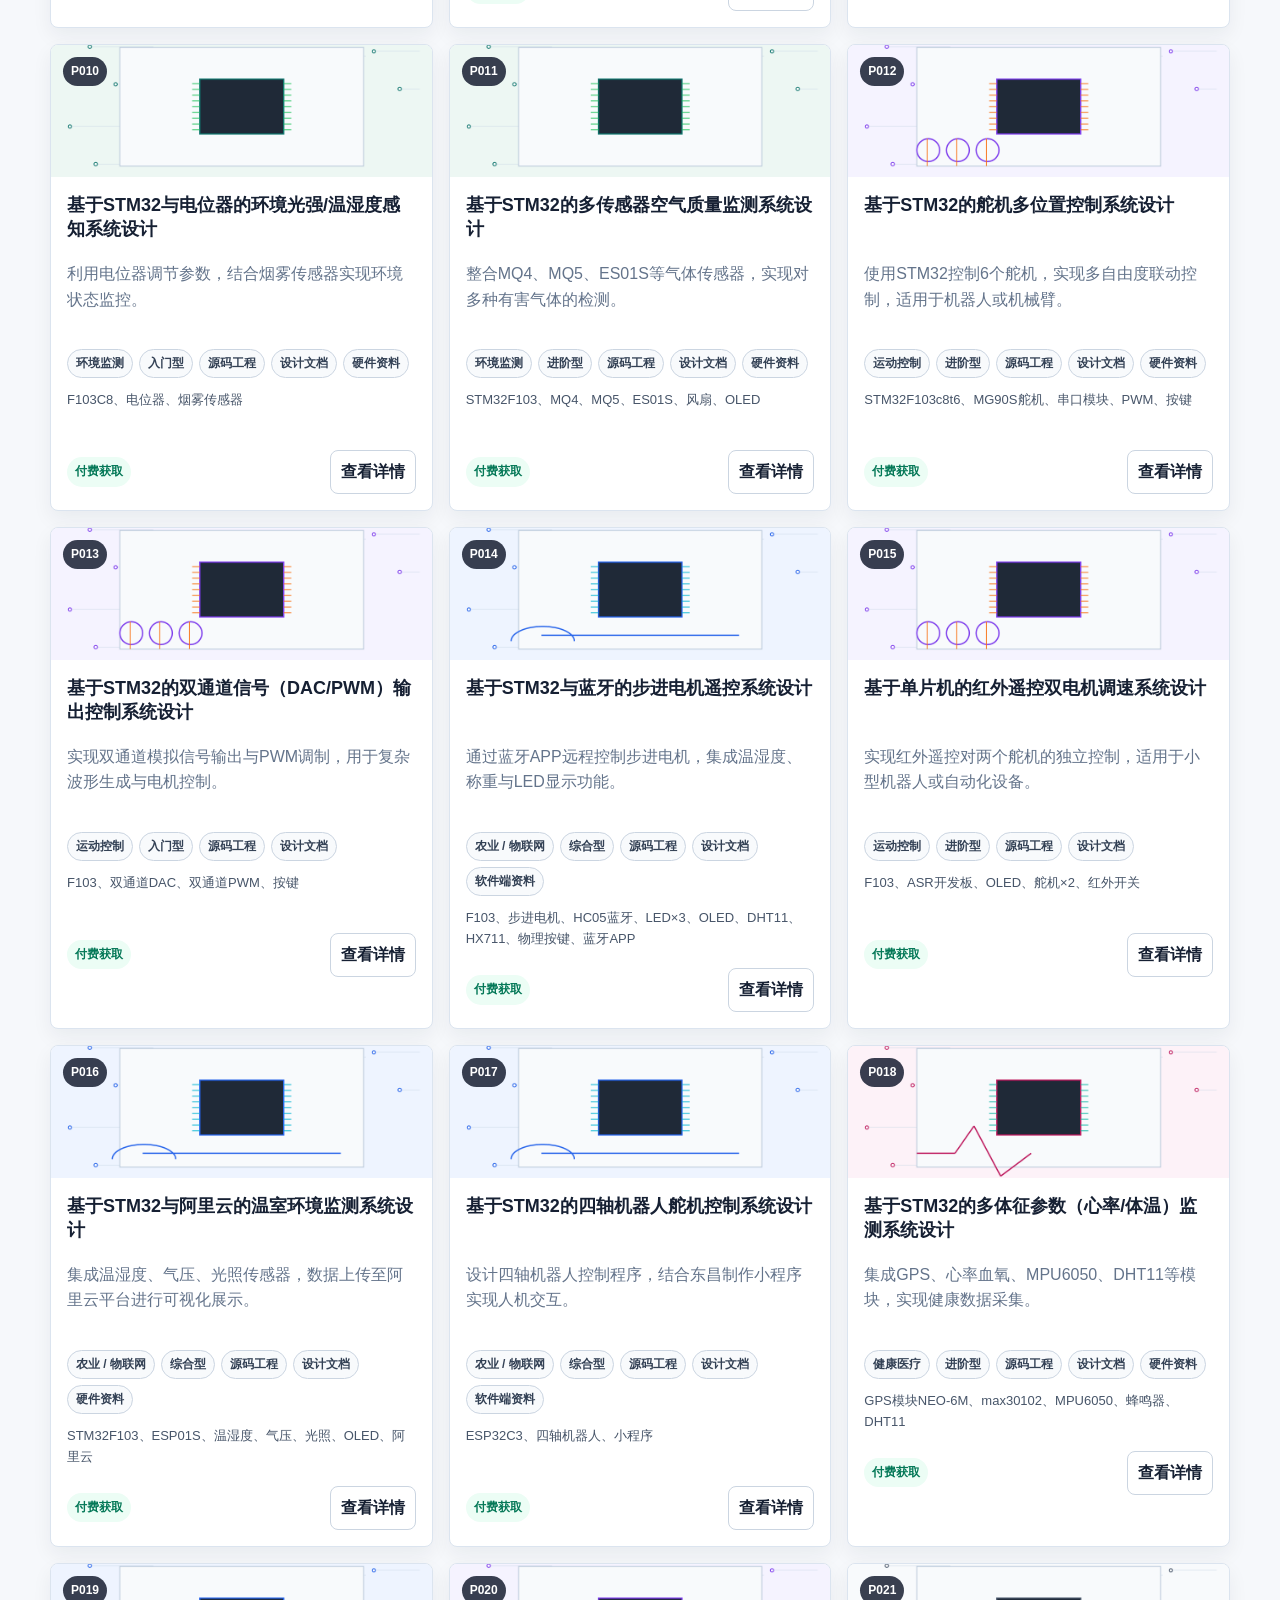
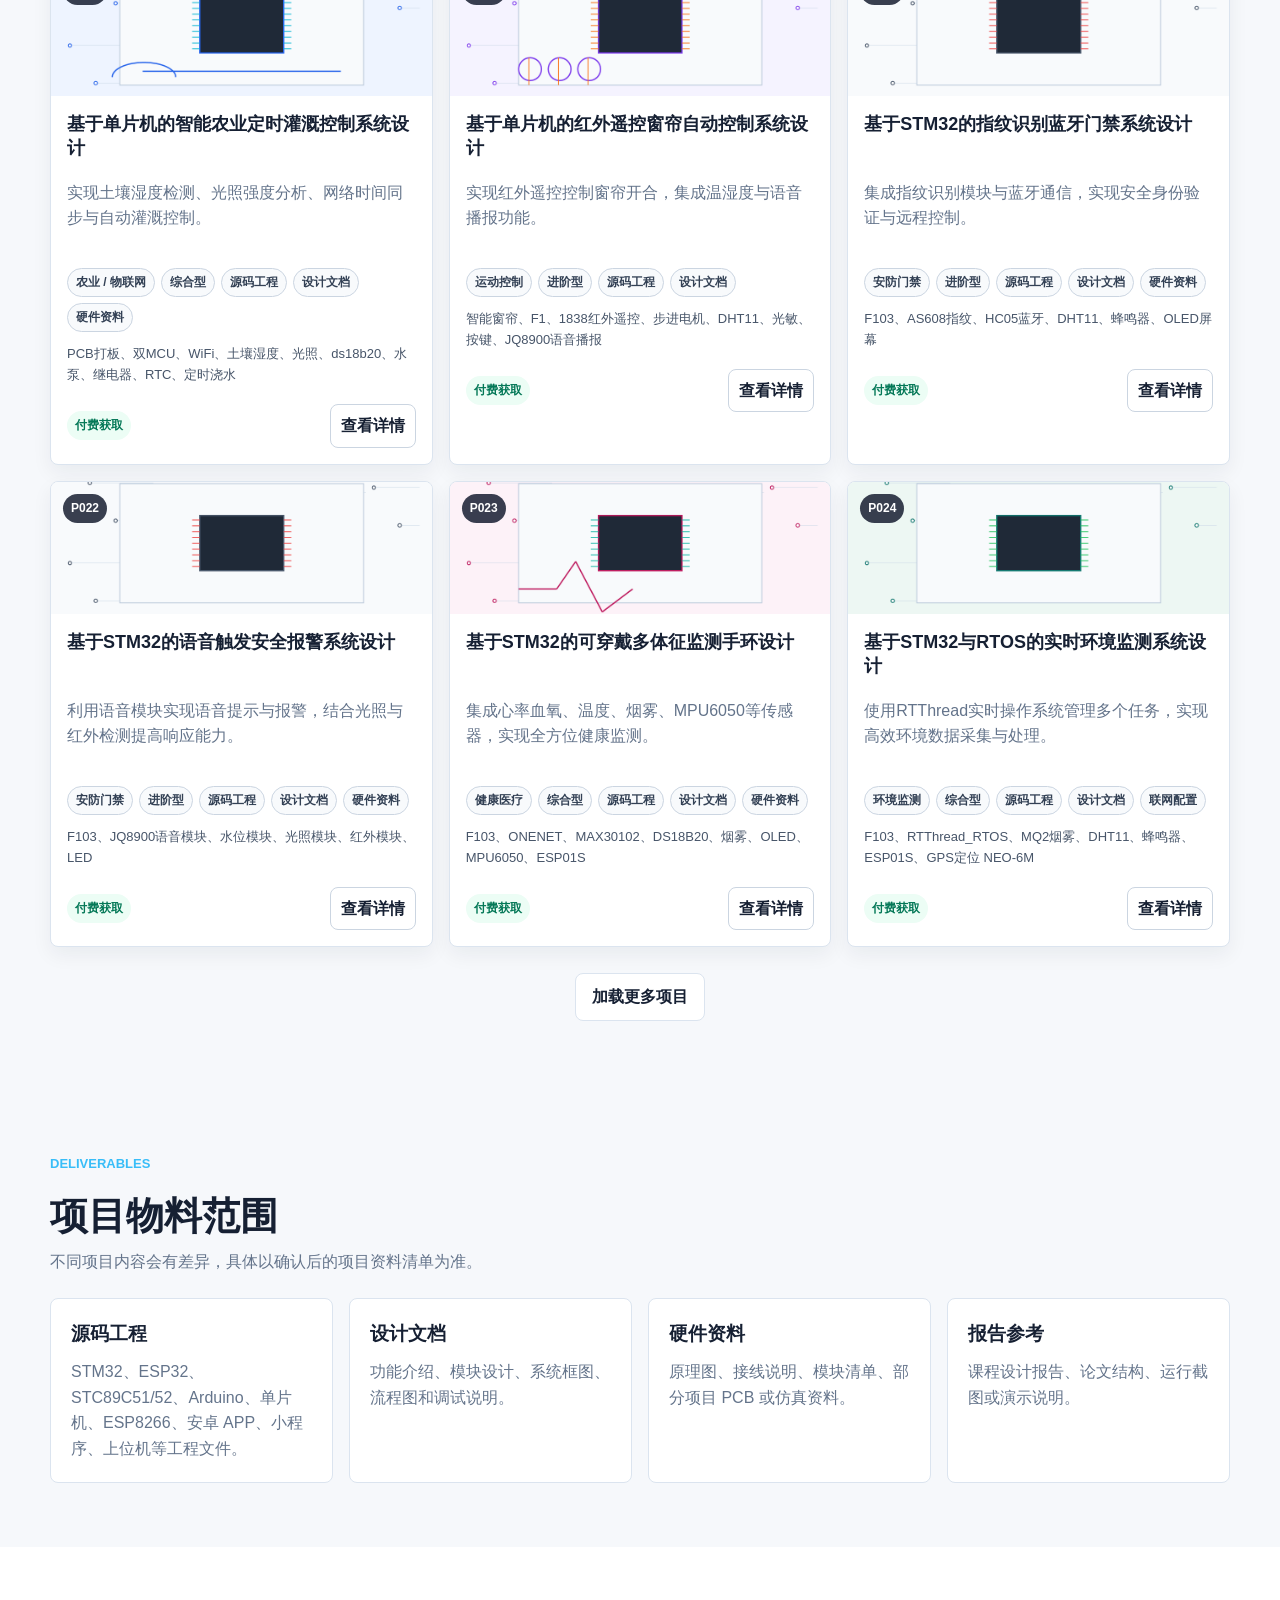
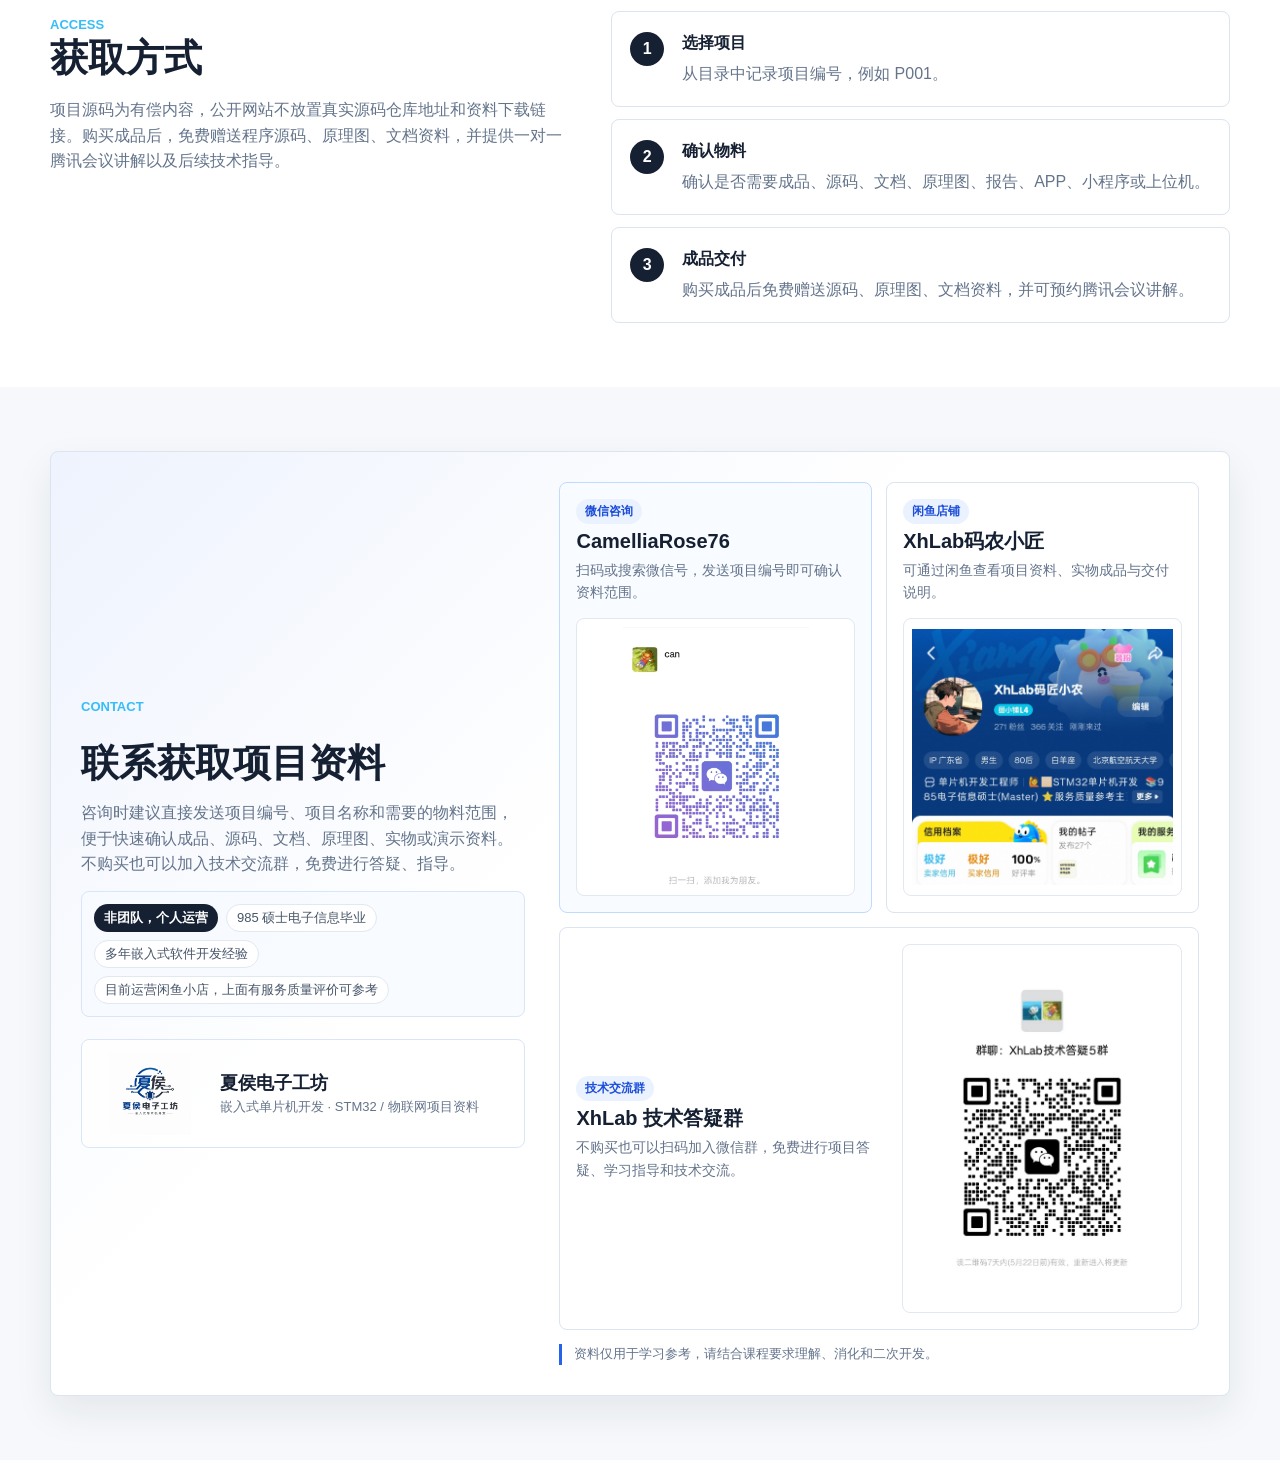
==== commit 145b3971: "feat 完善网页展示" ====
--- a/index.html
+++ b/index.html
@@ -6,12 +6,12 @@
     <title>嵌入式项目参考库 | 课程设计与毕业设计项目索引</title>
     <meta
       name="description"
-      content="面向大学生课程设计、毕业设计、实训作品的 STM32、单片机、嵌入式、物联网项目参考索引。"
+      content="面向大学生课程设计、毕业设计、实训作品的 STM32、ESP32、STC89C51/52、Arduino、单片机、安卓 APP、小程序、嵌入式、物联网项目参考索引。"
     />
     <meta property="og:title" content="嵌入式项目参考库" />
     <meta
       property="og:description"
-      content="浏览 STM32、单片机、物联网、上位机、APP 等方向的成品项目参考。"
+      content="浏览 STM32、ESP32、STC89C51/52、Arduino、单片机、物联网、上位机、安卓 APP、小程序等方向的成品项目参考。"
     />
     <meta property="og:image" content="assets/images/hero-board.png" />
     <link rel="stylesheet" href="assets/styles.css" />
@@ -19,9 +19,9 @@
   <body>
     <header class="site-header" data-header>
       <a class="brand" href="#top" aria-label="返回首页">
-        <span class="brand-mark">PI</span>
+        <img class="brand-logo" src="log.png" alt="夏侯电子工坊" />
         <span>
-          <strong>Project Index</strong>
+          <strong>夏侯电子工坊</strong>
           <small>Embedded References</small>
         </span>
       </a>
@@ -29,6 +29,7 @@
         <a href="#catalog">项目目录</a>
         <a href="#materials">物料范围</a>
         <a href="#access">获取方式</a>
+        <a href="#contact">联系我</a>
         <a href="en.html">English</a>
       </nav>
     </header>
@@ -42,10 +43,10 @@
         />
         <div class="hero-overlay"></div>
         <div class="hero-content">
-          <p class="eyebrow">STM32 · 单片机 · 物联网 · 上位机</p>
+          <p class="eyebrow">STM32 · ESP32 · STC89C51/52 · Arduino · 单片机 · 物联网 · 上位机 · 安卓 APP 开发 · 小程序开发</p>
           <h1 id="hero-title">嵌入式项目参考库</h1>
           <p class="hero-copy">
-            面向大学生课程设计、毕业设计和实训作品，集中展示项目主题、实现功能、核心器件与可交付物。源码与完整资料按项目单独交付。
+            面向大学生课程设计、毕业设计和实训作品，集中展示项目主题、实现功能、核心器件与可交付物。项目源码为有偿内容，购买成品后免费赠送程序源码、原理图、文档资料，并提供一对一腾讯会议讲解与技术指导。
           </p>
           <div class="hero-actions">
             <a class="button primary" href="#catalog">浏览项目</a>
@@ -74,14 +75,14 @@
             <span class="section-kicker">公开展示</span>
             <h2>只展示项目，不公开源码仓库</h2>
             <p>
-              本站用于帮助访客快速判断项目方向和内容范围。每个项目对应独立资料包或私有仓库，确认后再提供源码、文档、原理图、演示资料等内容。
+              本站用于帮助访客快速判断项目方向和内容范围。每个项目对应独立资料包或私有仓库，购买成品后免费赠送程序源码、原理图、文档资料、演示资料等内容。
             </p>
           </article>
           <article>
             <span class="section-kicker">适用场景</span>
             <h2>贴近课程设计与毕业设计</h2>
             <p>
-              项目覆盖环境监测、智能家居、农业物联网、安防门禁、健康监测、电机控制、数据采集与通信等常见选题方向。
+              项目覆盖 STM32、ESP32、STC89C51/52、Arduino、安卓 APP 开发、小程序开发、环境监测、智能家居、农业物联网、安防门禁、健康监测、电机控制、数据采集与通信等常见选题方向。
             </p>
           </article>
         </div>
@@ -139,7 +140,7 @@
           <div class="material-grid">
             <article>
               <h3>源码工程</h3>
-              <p>STM32、单片机、ESP8266、APP、上位机等工程文件。</p>
+              <p>STM32、ESP32、STC89C51/52、Arduino、单片机、ESP8266、安卓 APP、小程序、上位机等工程文件。</p>
             </article>
             <article>
               <h3>设计文档</h3>
@@ -163,7 +164,7 @@
             <span class="section-kicker">Access</span>
             <h2 id="access-title">获取方式</h2>
             <p>
-              为避免源码被公开搬运或误用，公开网站不放置真实源码仓库地址和资料下载链接。需要完整物料时，请提供项目编号或项目名称确认。
+              项目源码为有偿内容，公开网站不放置真实源码仓库地址和资料下载链接。购买成品后，免费赠送程序源码、原理图、文档资料，并提供一对一腾讯会议讲解以及后续技术指导。
             </p>
           </div>
           <ol class="steps">
@@ -173,27 +174,62 @@
             </li>
             <li>
               <strong>确认物料</strong>
-              <span>确认是否需要源码、文档、原理图、报告、APP 或上位机。</span>
+              <span>确认是否需要成品、源码、文档、原理图、报告、APP、小程序或上位机。</span>
             </li>
             <li>
-              <strong>单独交付</strong>
-              <span>确认后通过私有仓库、资料包或网盘链接交付。</span>
+              <strong>成品交付</strong>
+              <span>购买成品后免费赠送源码、原理图、文档资料，并可预约腾讯会议讲解。</span>
             </li>
           </ol>
         </div>
       </section>
 
-      <section class="contact-section" aria-labelledby="contact-title">
+      <section class="contact-section" id="contact" aria-labelledby="contact-title">
         <div class="container contact-panel">
-          <div>
+          <div class="contact-copy">
             <span class="section-kicker">Contact</span>
             <h2 id="contact-title">联系获取项目资料</h2>
-            <p>咨询时建议直接发送项目编号、项目名称和需要的物料范围，便于快速确认。</p>
-          </div>
-          <div class="contact-list">
-            <p><strong>项目编号格式：</strong>P001 / P026 / P173</p>
-            <p><strong>联系方式：</strong>微信、邮箱或表单链接可放在此处</p>
-            <p><strong>说明：</strong>资料仅用于学习参考，请结合课程要求理解和二次开发。</p>
+            <p>咨询时建议直接发送项目编号、项目名称和需要的物料范围，便于快速确认成品、源码、文档、原理图、实物或演示资料。不购买也可以加入技术交流群，免费进行答疑、指导。</p>
+            <div class="operator-note" aria-label="个人运营说明">
+              <strong>非团队，个人运营</strong>
+              <span>985 硕士电子信息毕业</span>
+              <span>多年嵌入式软件开发经验</span>
+              <span>目前运营闲鱼小店，上面有服务质量评价可参考</span>
+            </div>
+            <div class="contact-brand">
+              <img src="log.png" alt="夏侯电子工坊 Logo" />
+              <div>
+                <strong>夏侯电子工坊</strong>
+                <span>嵌入式单片机开发 · STM32 / 物联网项目资料</span>
+              </div>
+            </div>
+          </div>
+          <div class="contact-cards">
+            <article class="contact-card primary-contact">
+              <div class="contact-card-text">
+                <span class="contact-label">微信咨询</span>
+                <h3>CamelliaRose76</h3>
+                <p>扫码或搜索微信号，发送项目编号即可确认资料范围。</p>
+              </div>
+              <img class="contact-qr" src="wechat.png" alt="微信二维码" />
+            </article>
+            <article class="contact-card">
+              <div class="contact-card-text">
+                <span class="contact-label">闲鱼店铺</span>
+                <h3>XhLab码农小匠</h3>
+                <p>可通过闲鱼查看项目资料、实物成品与交付说明。</p>
+              </div>
+              <img class="contact-qr" src="xianyu.jpg" alt="闲鱼信息图片" />
+            </article>
+            <article class="contact-card group-contact">
+              <div class="contact-card-text">
+                <span class="contact-label">技术交流群</span>
+                <h3>XhLab 技术答疑群</h3>
+                <p>不购买也可以扫码加入微信群，免费进行项目答疑、学习指导和技术交流。</p>
+              </div>
+              <img class="contact-qr" src="微信图片_20260515180647_5_158.jpg" alt="微信群二维码" />
+            </article>
+            <p class="contact-note">资料仅用于学习参考，请结合课程要求理解、消化和二次开发。</p>
           </div>
         </div>
       </section>
--- a/assets/styles.css
+++ b/assets/styles.css
@@ -72,6 +72,12 @@
   min-width: 220px;
 }
 
+.brand-logo {
+  width: 58px;
+  height: 42px;
+  object-fit: contain;
+}
+
 .brand-mark {
   display: grid;
   width: 42px;
@@ -155,7 +161,12 @@
   font-size: 13px;
   font-weight: 800;
   letter-spacing: 0;
+  line-height: 1.45;
   text-transform: uppercase;
+}
+
+.eyebrow {
+  max-width: 860px;
 }
 
 .hero h1 {
@@ -641,18 +652,170 @@
 
 .contact-panel {
   display: grid;
-  grid-template-columns: minmax(0, 0.85fr) minmax(320px, 1.15fr);
-  gap: 28px;
-  padding: 28px;
-}
-
-.contact-list {
-  display: grid;
-  gap: 10px;
-}
-
-.contact-list p {
-  margin: 0;
+  grid-template-columns: minmax(0, 0.82fr) minmax(420px, 1.18fr);
+  gap: 34px;
+  align-items: center;
+  border: 1px solid var(--line);
+  border-radius: var(--radius);
+  background:
+    linear-gradient(135deg, rgba(37, 99, 235, 0.08), rgba(255, 255, 255, 0) 42%),
+    #ffffff;
+  box-shadow: 0 16px 38px rgba(22, 32, 51, 0.08);
+  padding: 30px;
+}
+
+.contact-copy {
+  display: grid;
+  align-content: start;
+  gap: 14px;
+}
+
+.contact-copy p {
+  margin: 0;
+}
+
+.operator-note {
+  display: flex;
+  flex-wrap: wrap;
+  gap: 8px;
+  align-items: center;
+  border: 1px solid #d8e6f7;
+  border-radius: var(--radius);
+  background: rgba(248, 251, 255, 0.88);
+  padding: 12px;
+}
+
+.operator-note strong,
+.operator-note span {
+  display: inline-flex;
+  align-items: center;
+  min-height: 28px;
+  border-radius: 999px;
+  font-size: 13px;
+  line-height: 1.35;
+  padding: 4px 10px;
+}
+
+.operator-note strong {
+  background: #162033;
+  color: #ffffff;
+}
+
+.operator-note span {
+  background: #ffffff;
+  color: #475569;
+  border: 1px solid #e2e8f0;
+}
+
+.contact-brand {
+  display: grid;
+  grid-template-columns: 112px minmax(0, 1fr);
+  gap: 14px;
+  align-items: center;
+  margin-top: 8px;
+  border: 1px solid #d8e6f7;
+  border-radius: var(--radius);
+  background: rgba(255, 255, 255, 0.76);
+  padding: 12px;
+}
+
+.contact-brand img {
+  width: 112px;
+  aspect-ratio: 1.35;
+  object-fit: contain;
+}
+
+.contact-brand strong,
+.contact-brand span {
+  display: block;
+}
+
+.contact-brand strong {
+  font-size: 18px;
+}
+
+.contact-brand span {
+  color: var(--muted);
+  font-size: 13px;
+}
+
+.contact-cards {
+  display: grid;
+  grid-template-columns: repeat(2, minmax(0, 1fr));
+  gap: 14px;
+}
+
+.contact-card {
+  display: grid;
+  gap: 14px;
+  align-content: start;
+  min-height: 100%;
+  border: 1px solid var(--line);
+  border-radius: var(--radius);
+  background: #ffffff;
+  padding: 16px;
+}
+
+.contact-card.primary-contact {
+  border-color: #bfdbfe;
+  background: #f8fbff;
+}
+
+.contact-card.group-contact {
+  grid-column: 1 / -1;
+  grid-template-columns: minmax(0, 1fr) minmax(220px, 280px);
+  align-items: center;
+}
+
+.contact-card.group-contact .contact-qr {
+  aspect-ratio: 0.76;
+}
+
+.contact-card-text {
+  display: grid;
+  gap: 5px;
+}
+
+.contact-label {
+  width: fit-content;
+  border-radius: 999px;
+  background: #eaf2ff;
+  color: #1d4ed8;
+  font-size: 12px;
+  font-weight: 800;
+  padding: 3px 9px;
+}
+
+.contact-card h3 {
+  margin: 0;
+  color: var(--ink);
+  font-size: 20px;
+  line-height: 1.25;
+}
+
+.contact-card p {
+  margin: 0;
+  color: var(--muted);
+  font-size: 14px;
+}
+
+.contact-qr {
+  width: 100%;
+  aspect-ratio: 1;
+  border: 1px solid #e2e8f0;
+  border-radius: var(--radius);
+  background: #ffffff;
+  object-fit: contain;
+  padding: 8px;
+}
+
+.contact-note {
+  grid-column: 1 / -1;
+  margin: 0;
+  border-left: 3px solid var(--blue);
+  color: var(--muted);
+  font-size: 13px;
+  padding-left: 12px;
 }
 
 .project-dialog {
@@ -781,6 +944,10 @@
     grid-template-columns: 1fr;
   }
 
+  .contact-cards {
+    grid-template-columns: repeat(2, minmax(0, 1fr));
+  }
+
   .category-grid,
   .material-grid {
     grid-template-columns: repeat(2, minmax(0, 1fr));
@@ -841,6 +1008,19 @@
     padding: 20px;
   }
 
+  .contact-brand,
+  .contact-cards {
+    grid-template-columns: 1fr;
+  }
+
+  .contact-card.group-contact {
+    grid-template-columns: 1fr;
+  }
+
+  .contact-brand img {
+    width: 150px;
+  }
+
   .dialog-inner {
     padding: 0 18px 22px;
   }
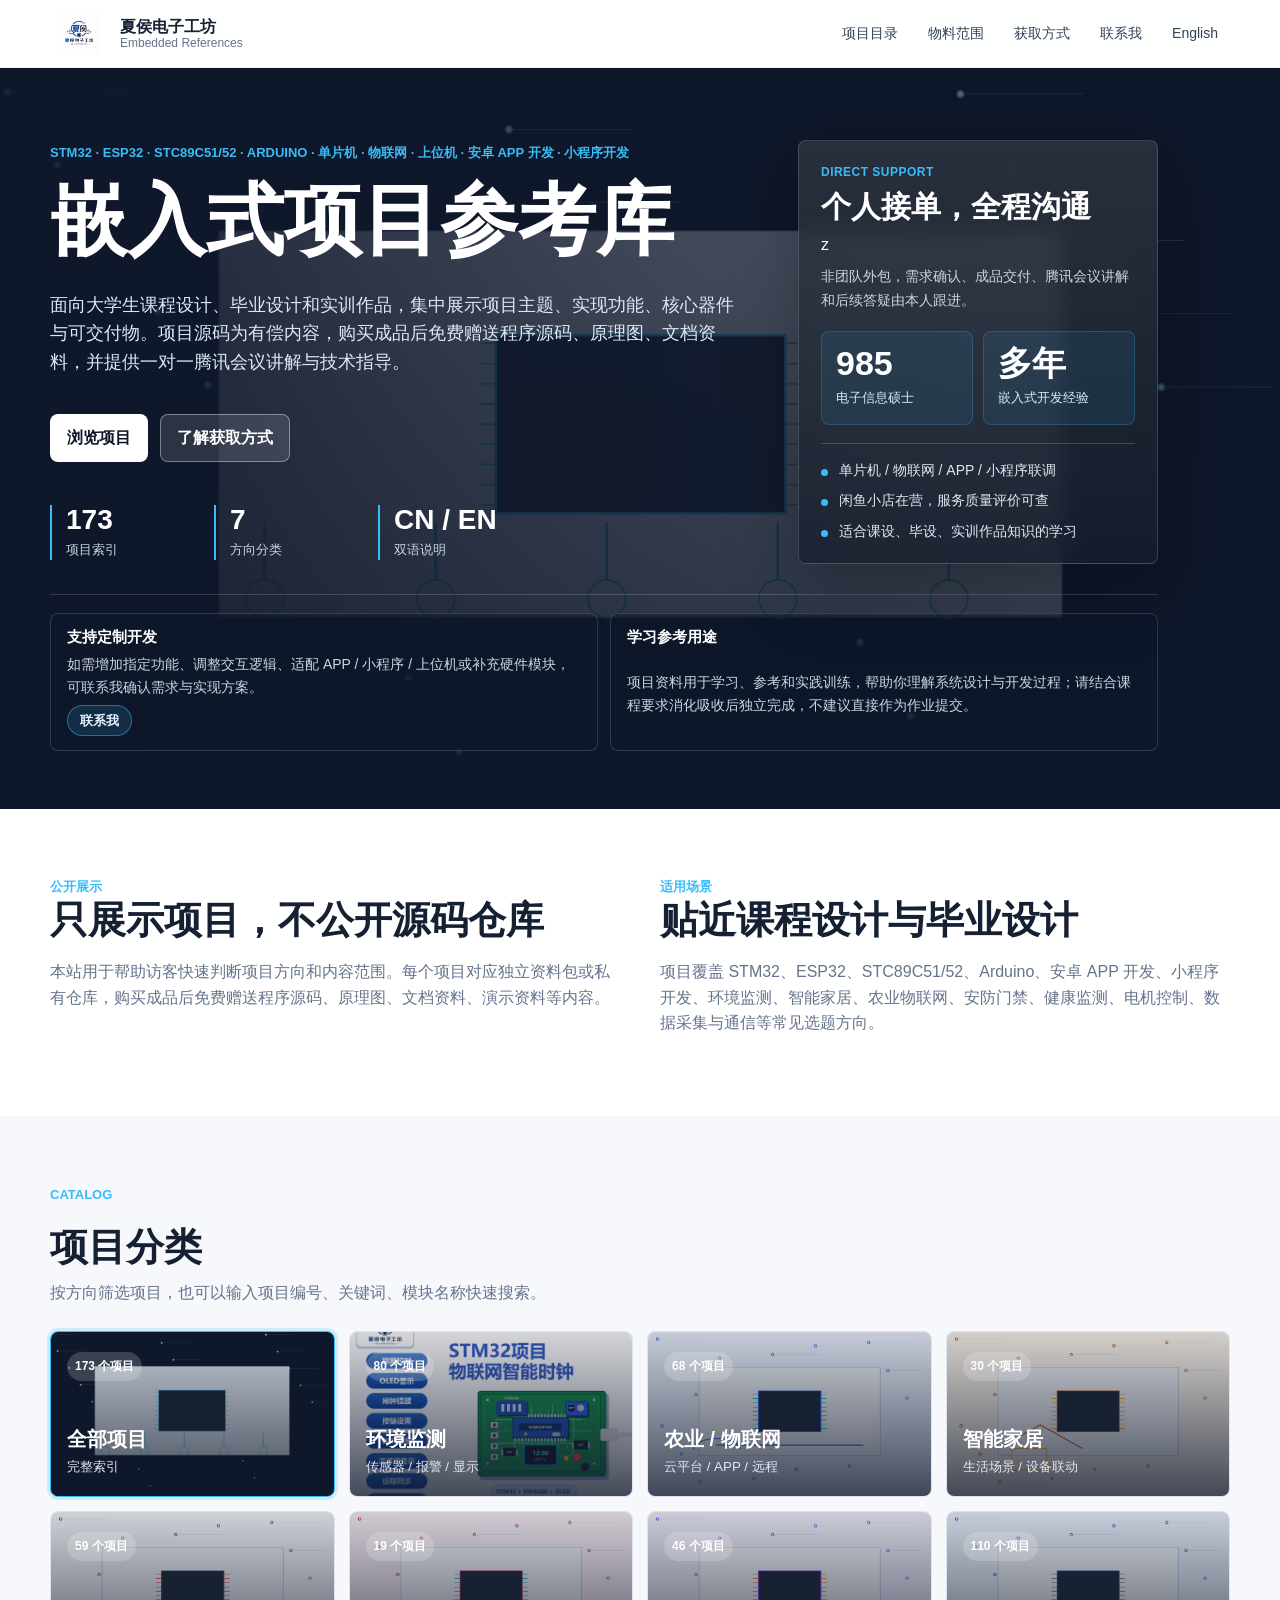
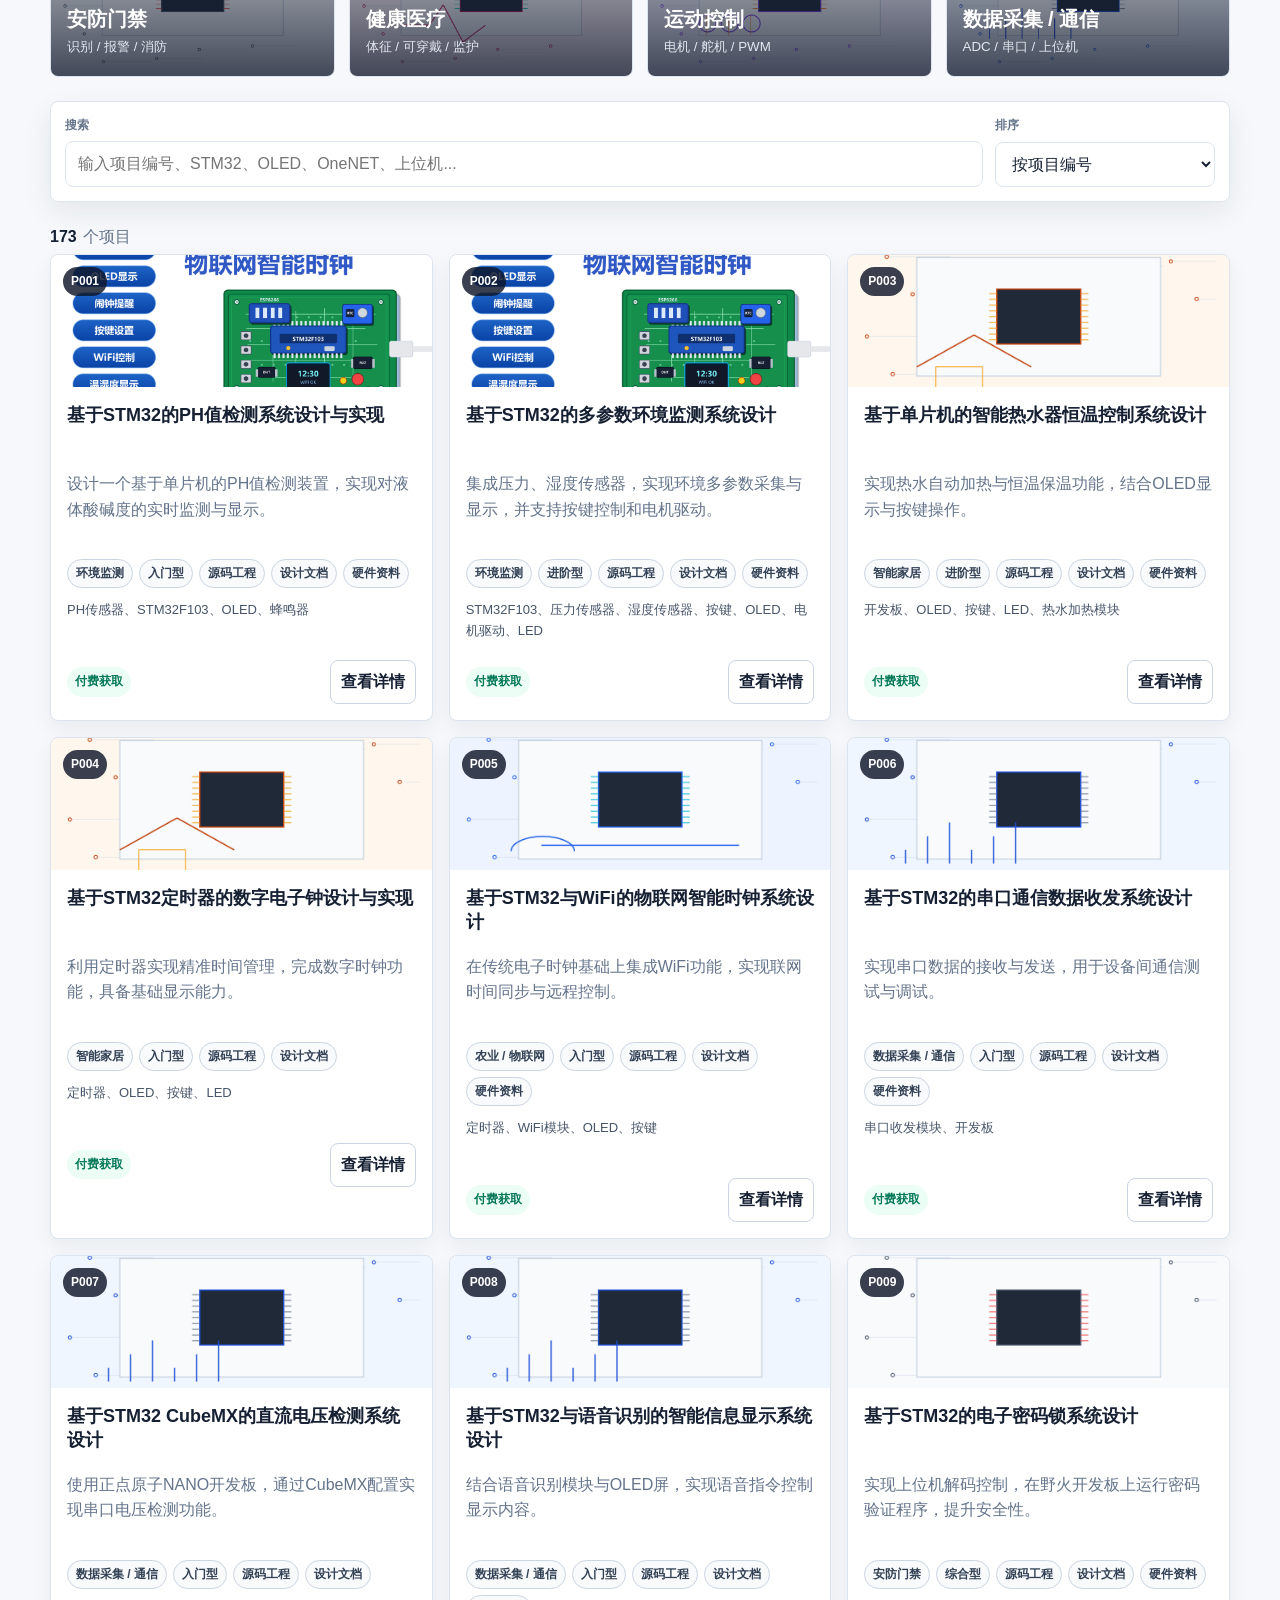
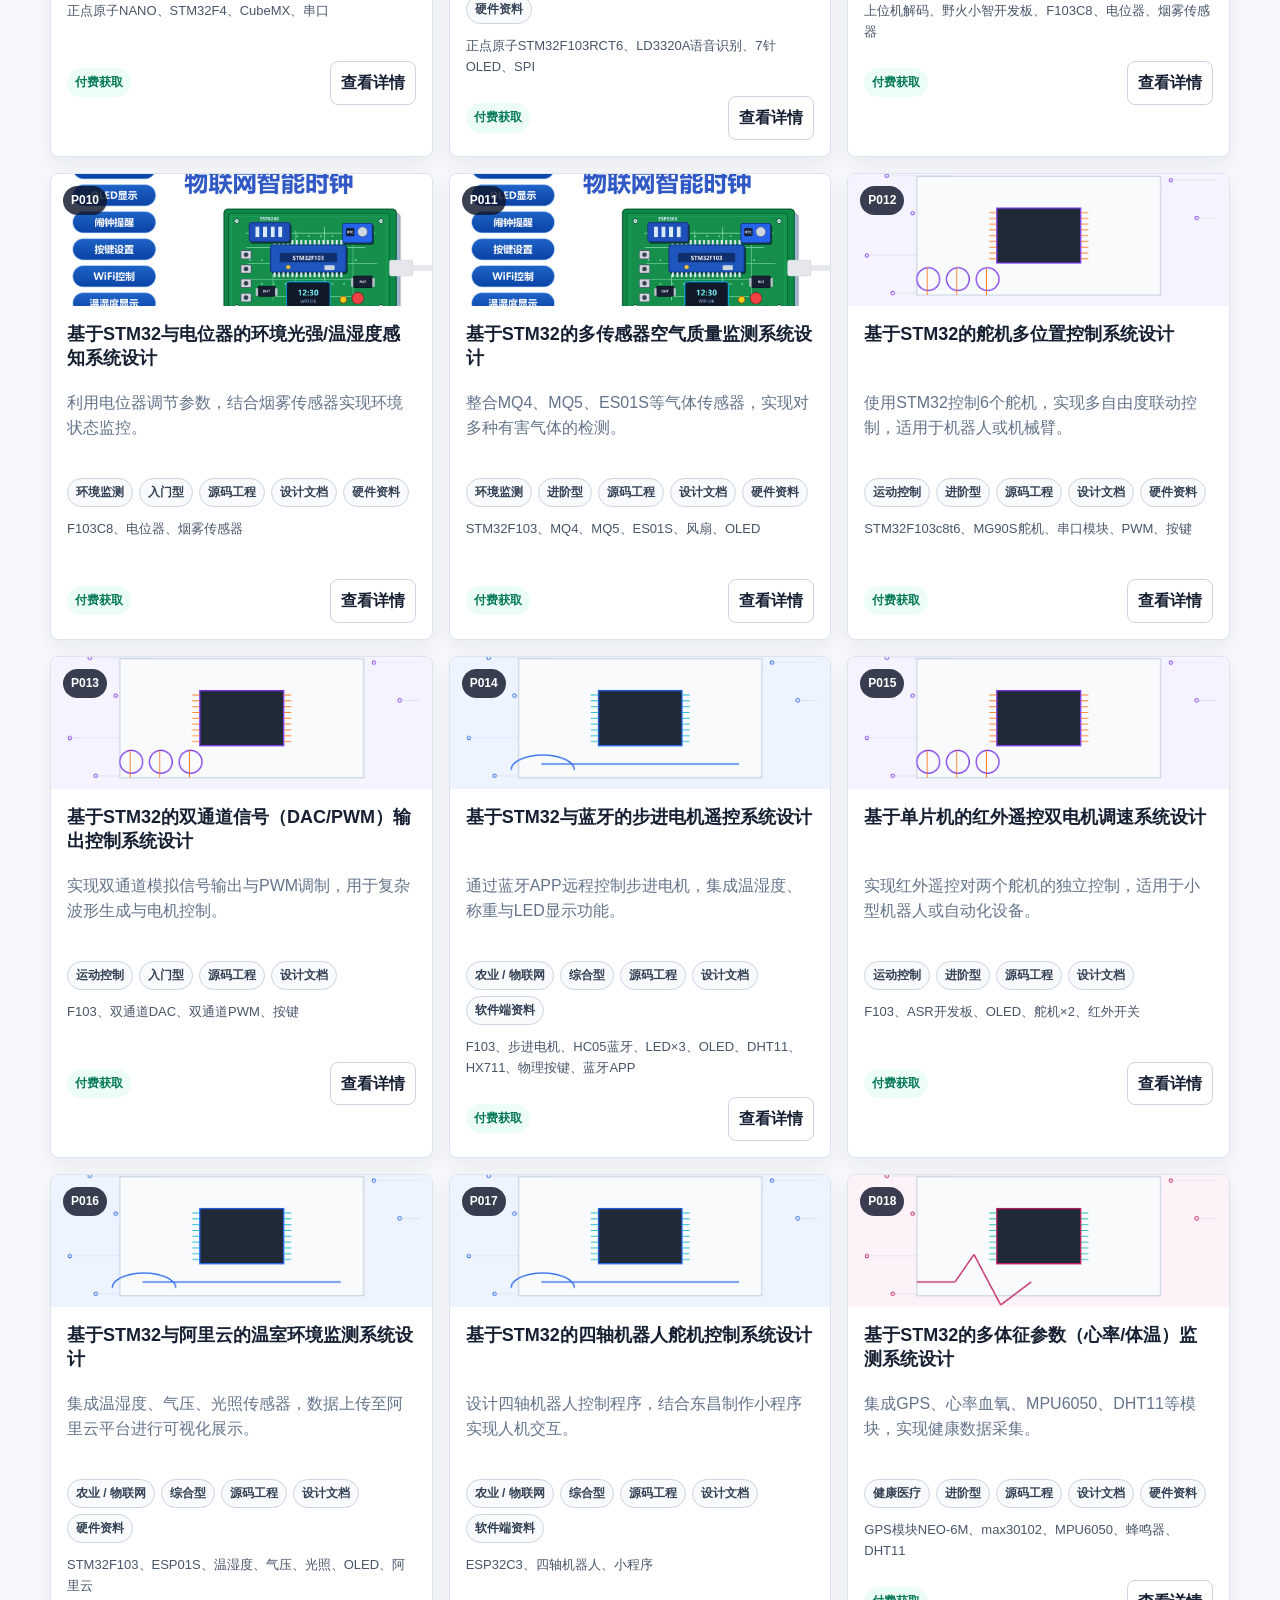
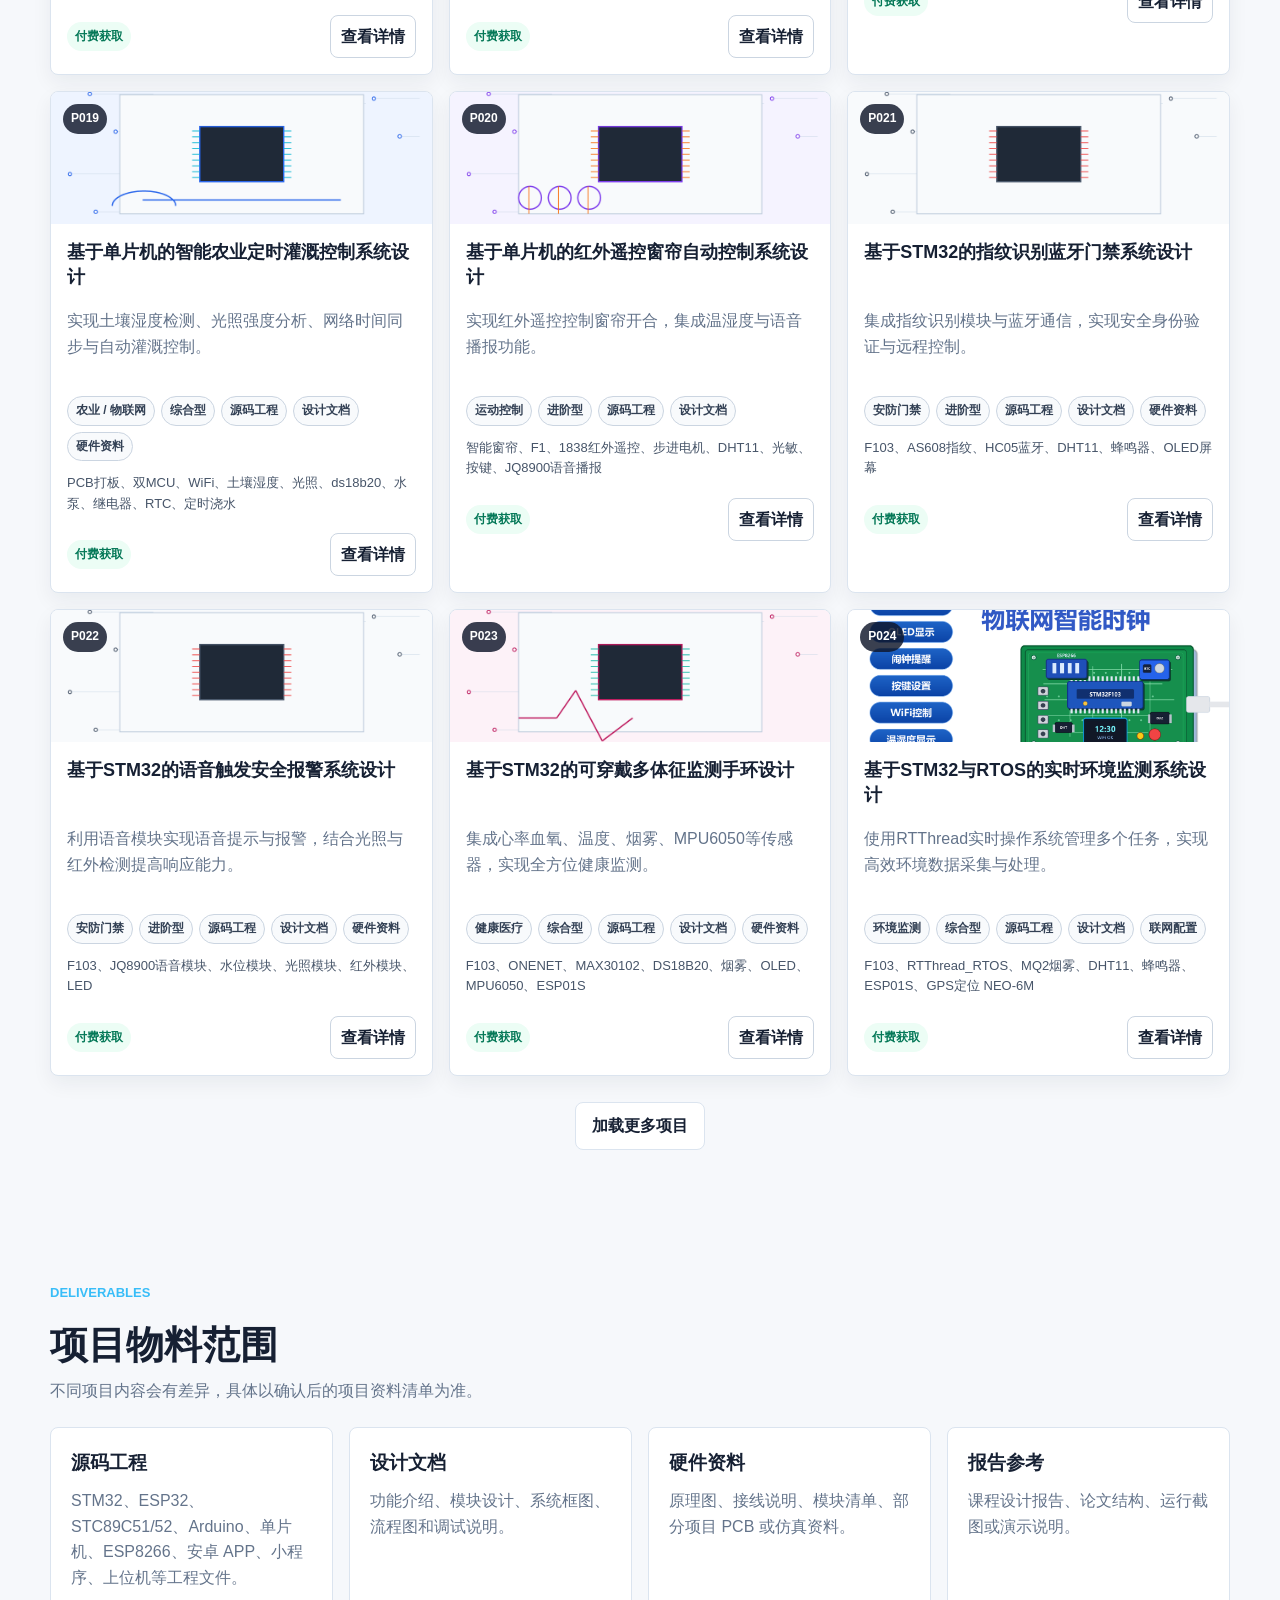
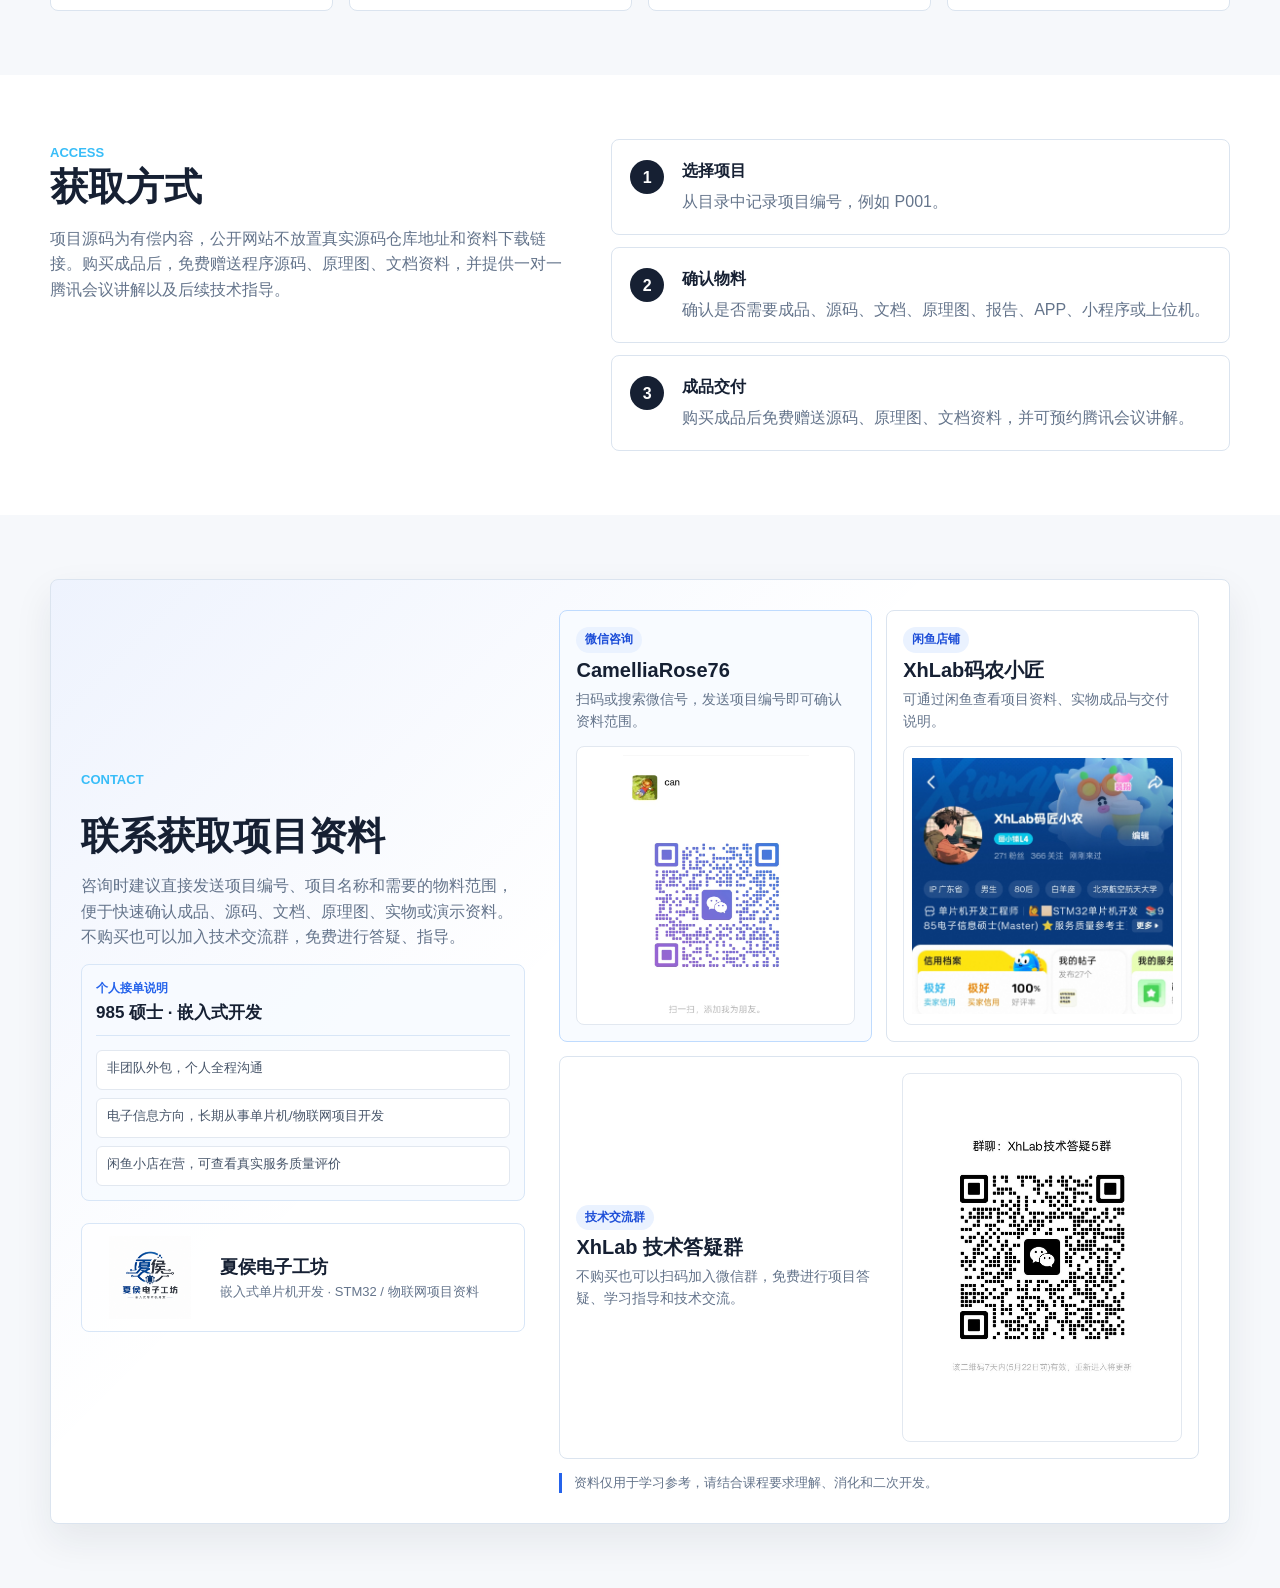
==== commit 2102d584: "fix 进一步完善README和html" ====
--- a/index.html
+++ b/index.html
@@ -48,6 +48,28 @@
           <p class="hero-copy">
             面向大学生课程设计、毕业设计和实训作品，集中展示项目主题、实现功能、核心器件与可交付物。项目源码为有偿内容，购买成品后免费赠送程序源码、原理图、文档资料，并提供一对一腾讯会议讲解与技术指导。
           </p>
+          <aside class="hero-trust" aria-label="个人运营说明">
+            <div class="hero-trust-header">
+              <span>Direct Support</span>
+              <h2>个人接单，全程沟通</h2>z
+              <p>非团队外包，需求确认、成品交付、腾讯会议讲解和后续答疑由本人跟进。</p>
+            </div>
+            <div class="hero-trust-metrics" aria-label="个人背景">
+              <div>
+                <strong>985</strong>
+                <span>电子信息硕士</span>
+              </div>
+              <div>
+                <strong>多年</strong>
+                <span>嵌入式开发经验</span>
+              </div>
+            </div>
+            <div class="hero-trust-list">
+              <span>单片机 / 物联网 / APP / 小程序联调</span>
+              <span>闲鱼小店在营，服务质量评价可查</span>
+              <span>适合课设、毕设、实训作品知识的学习</span>
+            </div>
+          </aside>
           <div class="hero-actions">
             <a class="button primary" href="#catalog">浏览项目</a>
             <a class="button secondary" href="#access">了解获取方式</a>
@@ -66,6 +88,17 @@
               <dd>双语说明</dd>
             </div>
           </dl>
+          <div class="hero-notice" aria-label="服务说明">
+            <p>
+              <strong>支持定制开发</strong>
+              <span>如需增加指定功能、调整交互逻辑、适配 APP / 小程序 / 上位机或补充硬件模块，可联系我确认需求与实现方案。</span>
+              <a class="notice-link" href="#contact">联系我</a>
+            </p>
+            <p>
+              <strong>学习参考用途</strong>
+              <span>项目资料用于学习、参考和实践训练，帮助你理解系统设计与开发过程；请结合课程要求消化吸收后独立完成，不建议直接作为作业提交。</span>
+            </p>
+          </div>
         </div>
       </section>
 
@@ -191,10 +224,15 @@
             <h2 id="contact-title">联系获取项目资料</h2>
             <p>咨询时建议直接发送项目编号、项目名称和需要的物料范围，便于快速确认成品、源码、文档、原理图、实物或演示资料。不购买也可以加入技术交流群，免费进行答疑、指导。</p>
             <div class="operator-note" aria-label="个人运营说明">
-              <strong>非团队，个人运营</strong>
-              <span>985 硕士电子信息毕业</span>
-              <span>多年嵌入式软件开发经验</span>
-              <span>目前运营闲鱼小店，上面有服务质量评价可参考</span>
+              <div class="operator-note-head">
+                <span>个人接单说明</span>
+                <strong>985 硕士 · 嵌入式开发</strong>
+              </div>
+              <div class="operator-note-items">
+                <span>非团队外包，个人全程沟通</span>
+                <span>电子信息方向，长期从事单片机/物联网项目开发</span>
+                <span>闲鱼小店在营，可查看真实服务质量评价</span>
+              </div>
             </div>
             <div class="contact-brand">
               <img src="log.png" alt="夏侯电子工坊 Logo" />
--- a/assets/styles.css
+++ b/assets/styles.css
@@ -147,11 +147,27 @@
 .hero-content {
   position: relative;
   z-index: 1;
+  display: grid;
+  grid-template-columns: minmax(0, 700px) minmax(280px, 360px);
+  column-gap: 48px;
+  align-items: center;
   align-self: center;
   width: min(1180px, calc(100% - 40px));
   margin: 0 auto;
   padding: 72px 0 58px;
   color: #ffffff;
+}
+
+.hero-content > .eyebrow,
+.hero-content > h1,
+.hero-content > .hero-copy,
+.hero-content > .hero-actions,
+.hero-content > .hero-stats {
+  grid-column: 1;
+}
+
+.hero-content > .hero-notice {
+  grid-column: 1 / -1;
 }
 
 .eyebrow,
@@ -247,6 +263,57 @@
   margin: 4px 0 0;
   color: #cbd5e1;
   font-size: 13px;
+}
+
+.hero-notice {
+  display: grid;
+  grid-template-columns: repeat(2, minmax(0, 1fr));
+  gap: 12px;
+  margin-top: 30px;
+  border-top: 1px solid rgba(255, 255, 255, 0.16);
+  padding-top: 18px;
+}
+
+.hero-notice p {
+  display: grid;
+  gap: 6px;
+  margin: 0;
+  border: 1px solid rgba(148, 163, 184, 0.24);
+  border-radius: var(--radius);
+  background: rgba(15, 23, 42, 0.44);
+  color: #dbeafe;
+  padding: 14px 16px;
+}
+
+.hero-notice strong {
+  color: #ffffff;
+  font-size: 15px;
+  line-height: 1.25;
+}
+
+.hero-notice span {
+  color: #cbd5e1;
+  font-size: 14px;
+  line-height: 1.65;
+}
+
+.notice-link {
+  justify-self: start;
+  border: 1px solid rgba(56, 189, 248, 0.48);
+  border-radius: 999px;
+  background: rgba(56, 189, 248, 0.14);
+  color: #e0f2fe;
+  font-size: 13px;
+  font-weight: 800;
+  line-height: 1;
+  padding: 8px 12px;
+  transition: background 0.18s ease, border-color 0.18s ease, transform 0.18s ease;
+}
+
+.notice-link:hover {
+  border-color: rgba(125, 211, 252, 0.78);
+  background: rgba(56, 189, 248, 0.24);
+  transform: translateY(-1px);
 }
 
 .intro-band,
@@ -675,36 +742,153 @@
 }
 
 .operator-note {
-  display: flex;
-  flex-wrap: wrap;
-  gap: 8px;
+  display: grid;
+  grid-template-columns: 1fr;
+  gap: 14px;
   align-items: center;
   border: 1px solid #d8e6f7;
   border-radius: var(--radius);
   background: rgba(248, 251, 255, 0.88);
-  padding: 12px;
-}
-
-.operator-note strong,
-.operator-note span {
-  display: inline-flex;
-  align-items: center;
-  min-height: 28px;
-  border-radius: 999px;
-  font-size: 13px;
-  line-height: 1.35;
-  padding: 4px 10px;
-}
-
-.operator-note strong {
-  background: #162033;
-  color: #ffffff;
-}
-
-.operator-note span {
+  padding: 14px;
+}
+
+.operator-note-head {
+  display: grid;
+  gap: 4px;
+  padding-bottom: 12px;
+  border-bottom: 1px solid #d8e6f7;
+}
+
+.operator-note-head span {
+  color: #2563eb;
+  font-size: 12px;
+  font-weight: 800;
+}
+
+.operator-note-head strong {
+  color: #162033;
+  font-size: 17px;
+  line-height: 1.25;
+}
+
+.operator-note-items {
+  display: grid;
+  grid-template-columns: 1fr;
+  gap: 8px;
+}
+
+.operator-note-items span {
+  min-height: 40px;
+  border: 1px solid #e2e8f0;
+  border-radius: 6px;
   background: #ffffff;
   color: #475569;
-  border: 1px solid #e2e8f0;
+  font-size: 13px;
+  line-height: 1.4;
+  padding: 8px 10px;
+}
+
+.hero-trust {
+  grid-column: 2;
+  grid-row: 1 / span 5;
+  display: grid;
+  gap: 18px;
+  align-self: center;
+  justify-self: end;
+  width: min(100%, 390px);
+  border: 1px solid rgba(148, 163, 184, 0.28);
+  border-radius: var(--radius);
+  background:
+    linear-gradient(180deg, rgba(255, 255, 255, 0.12), rgba(255, 255, 255, 0.04)),
+    rgba(11, 18, 32, 0.78);
+  box-shadow: 0 24px 70px rgba(0, 0, 0, 0.3);
+  backdrop-filter: blur(10px);
+  padding: 22px;
+}
+
+.hero-trust-header {
+  display: grid;
+  gap: 8px;
+}
+
+.hero-trust-header span {
+  color: #38bdf8;
+  font-size: 12px;
+  font-weight: 800;
+  letter-spacing: 0.04em;
+  text-transform: uppercase;
+}
+
+.hero-trust-header h2 {
+  margin: 0;
+  color: #ffffff;
+  font-size: 30px;
+  line-height: 1.12;
+  letter-spacing: 0;
+}
+
+.hero-trust-header p {
+  margin: 0;
+  color: #cbd5e1;
+  font-size: 14px;
+  line-height: 1.7;
+}
+
+.hero-trust-metrics {
+  display: grid;
+  grid-template-columns: repeat(2, minmax(0, 1fr));
+  gap: 10px;
+}
+
+.hero-trust-metrics div {
+  min-height: 94px;
+  border: 1px solid rgba(56, 189, 248, 0.22);
+  border-radius: var(--radius);
+  background: rgba(56, 189, 248, 0.09);
+  padding: 14px;
+}
+
+.hero-trust-metrics strong,
+.hero-trust-metrics span {
+  display: block;
+}
+
+.hero-trust-metrics strong {
+  color: #ffffff;
+  font-size: 34px;
+  line-height: 1;
+}
+
+.hero-trust-metrics span {
+  margin-top: 8px;
+  color: #dbeafe;
+  font-size: 13px;
+}
+
+.hero-trust-list {
+  display: grid;
+  gap: 10px;
+  border-top: 1px solid rgba(255, 255, 255, 0.16);
+  padding-top: 16px;
+}
+
+.hero-trust-list span {
+  position: relative;
+  color: #e2e8f0;
+  font-size: 14px;
+  line-height: 1.45;
+  padding-left: 18px;
+}
+
+.hero-trust-list span::before {
+  content: "";
+  position: absolute;
+  left: 0;
+  top: 0.65em;
+  width: 7px;
+  height: 7px;
+  border-radius: 999px;
+  background: #38bdf8;
 }
 
 .contact-brand {
@@ -938,6 +1122,23 @@
     min-height: 620px;
   }
 
+  .hero-content {
+    grid-template-columns: 1fr;
+  }
+
+  .hero-trust {
+    grid-column: 1;
+    grid-row: auto;
+    justify-self: start;
+    width: min(100%, 760px);
+    max-width: 760px;
+    margin-top: 20px;
+  }
+
+  .hero-notice {
+    grid-template-columns: 1fr;
+  }
+
   .intro-grid,
   .access-layout,
   .contact-panel {
@@ -986,6 +1187,14 @@
     align-items: stretch;
   }
 
+  .hero-trust {
+    padding: 18px;
+  }
+
+  .hero-trust-metrics {
+    grid-template-columns: 1fr;
+  }
+
   .hero-stats {
     display: none;
   }
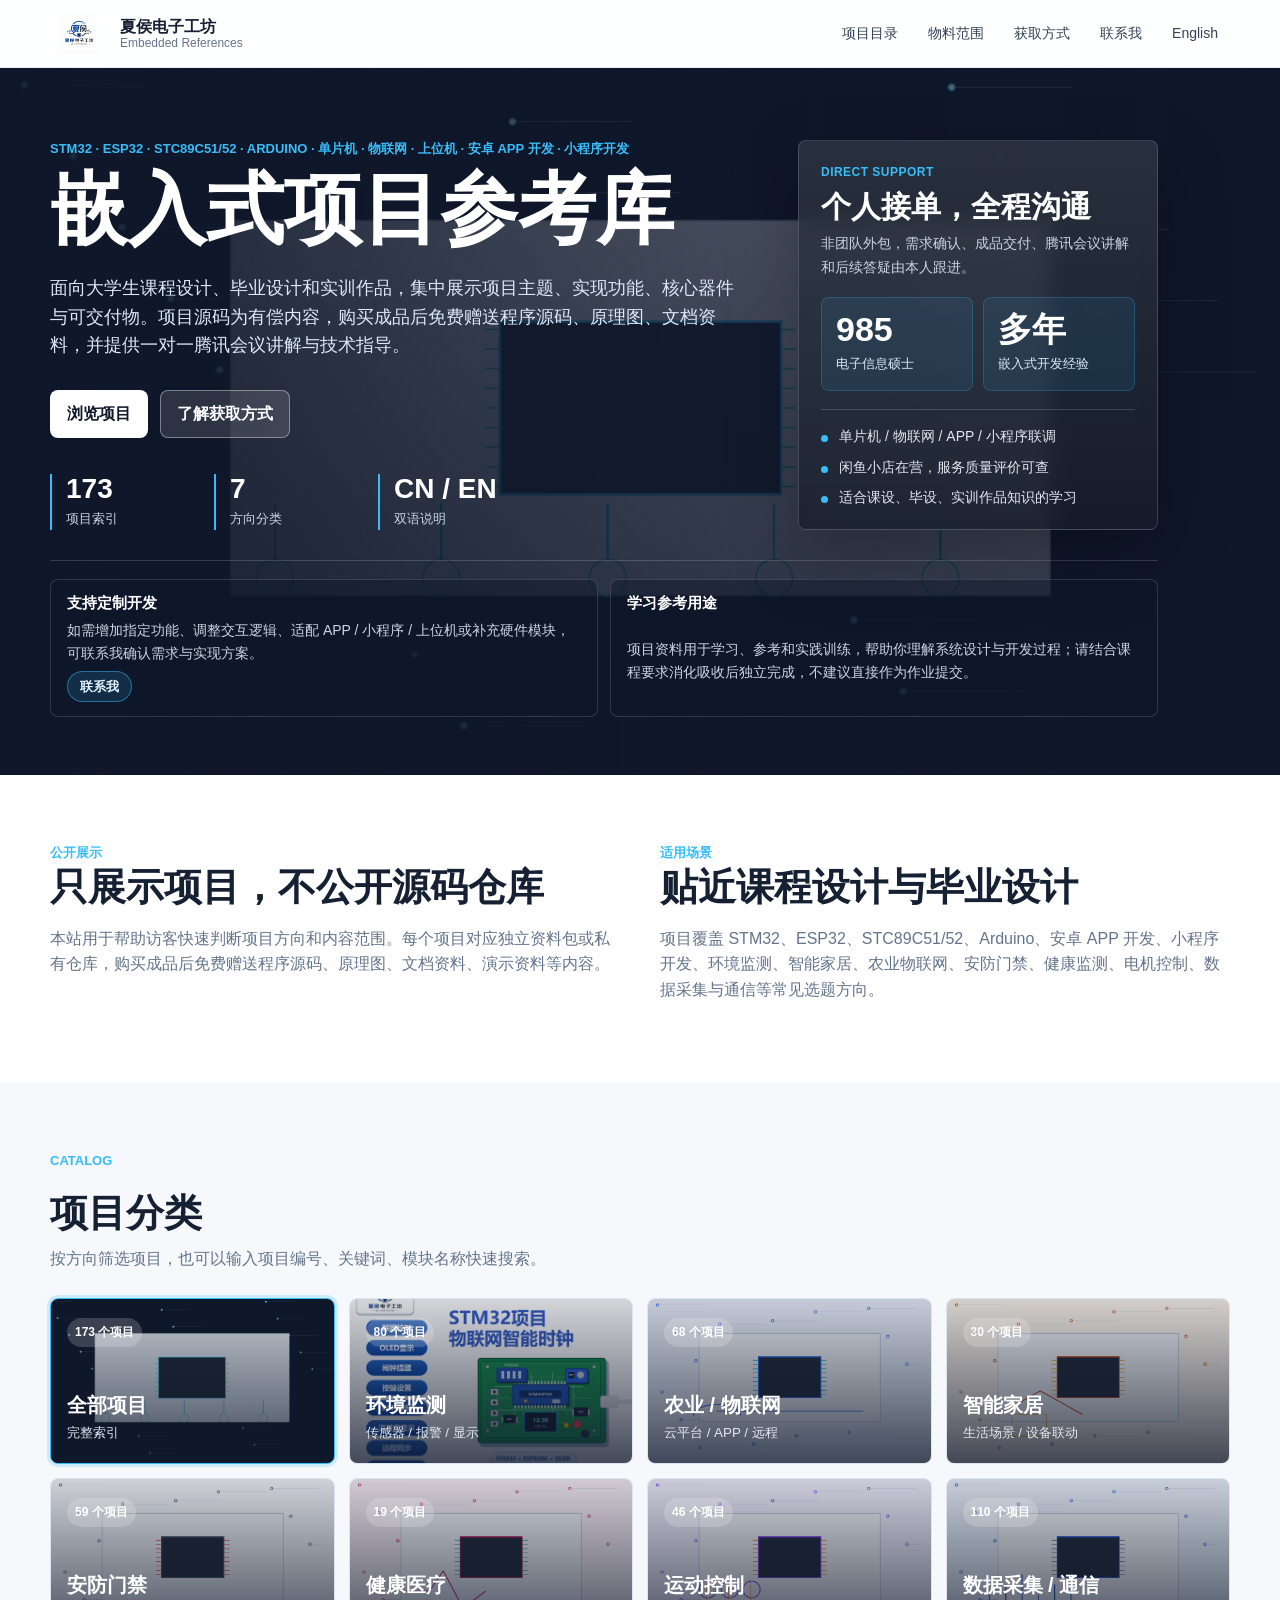
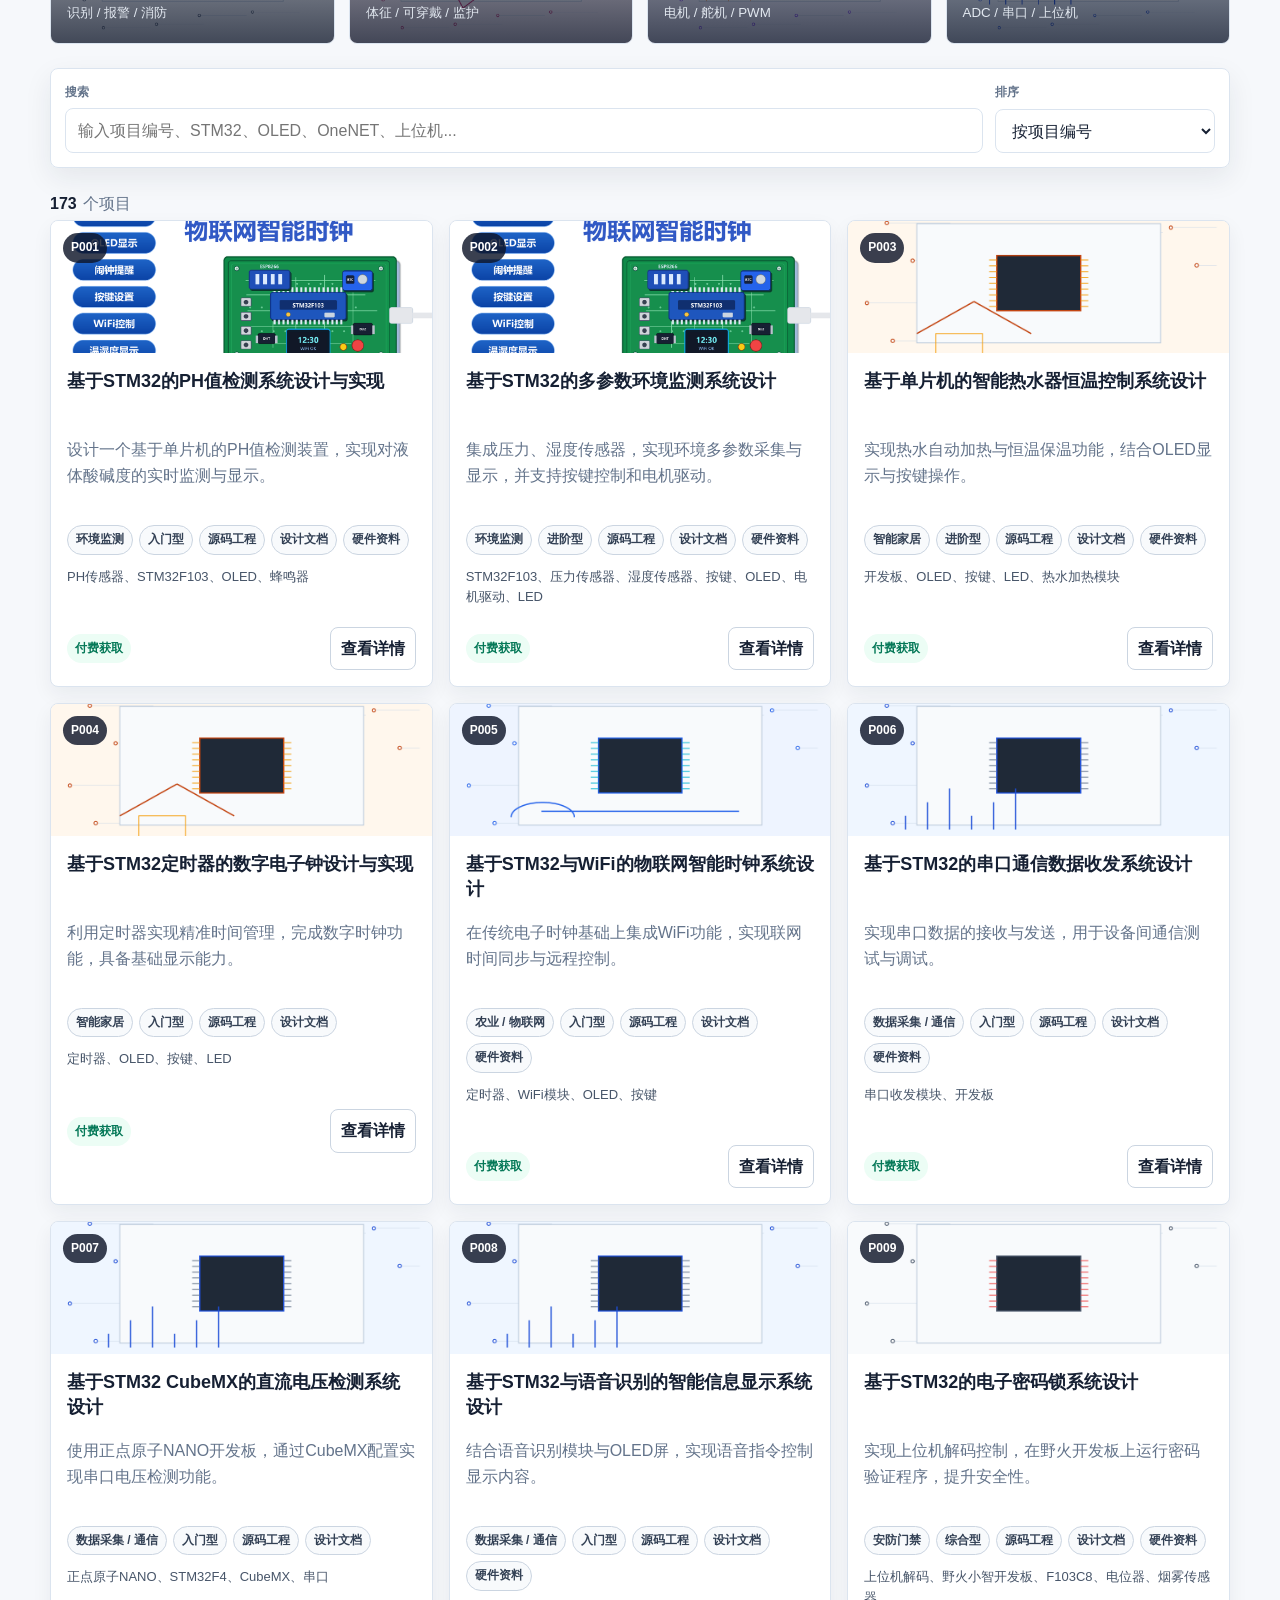
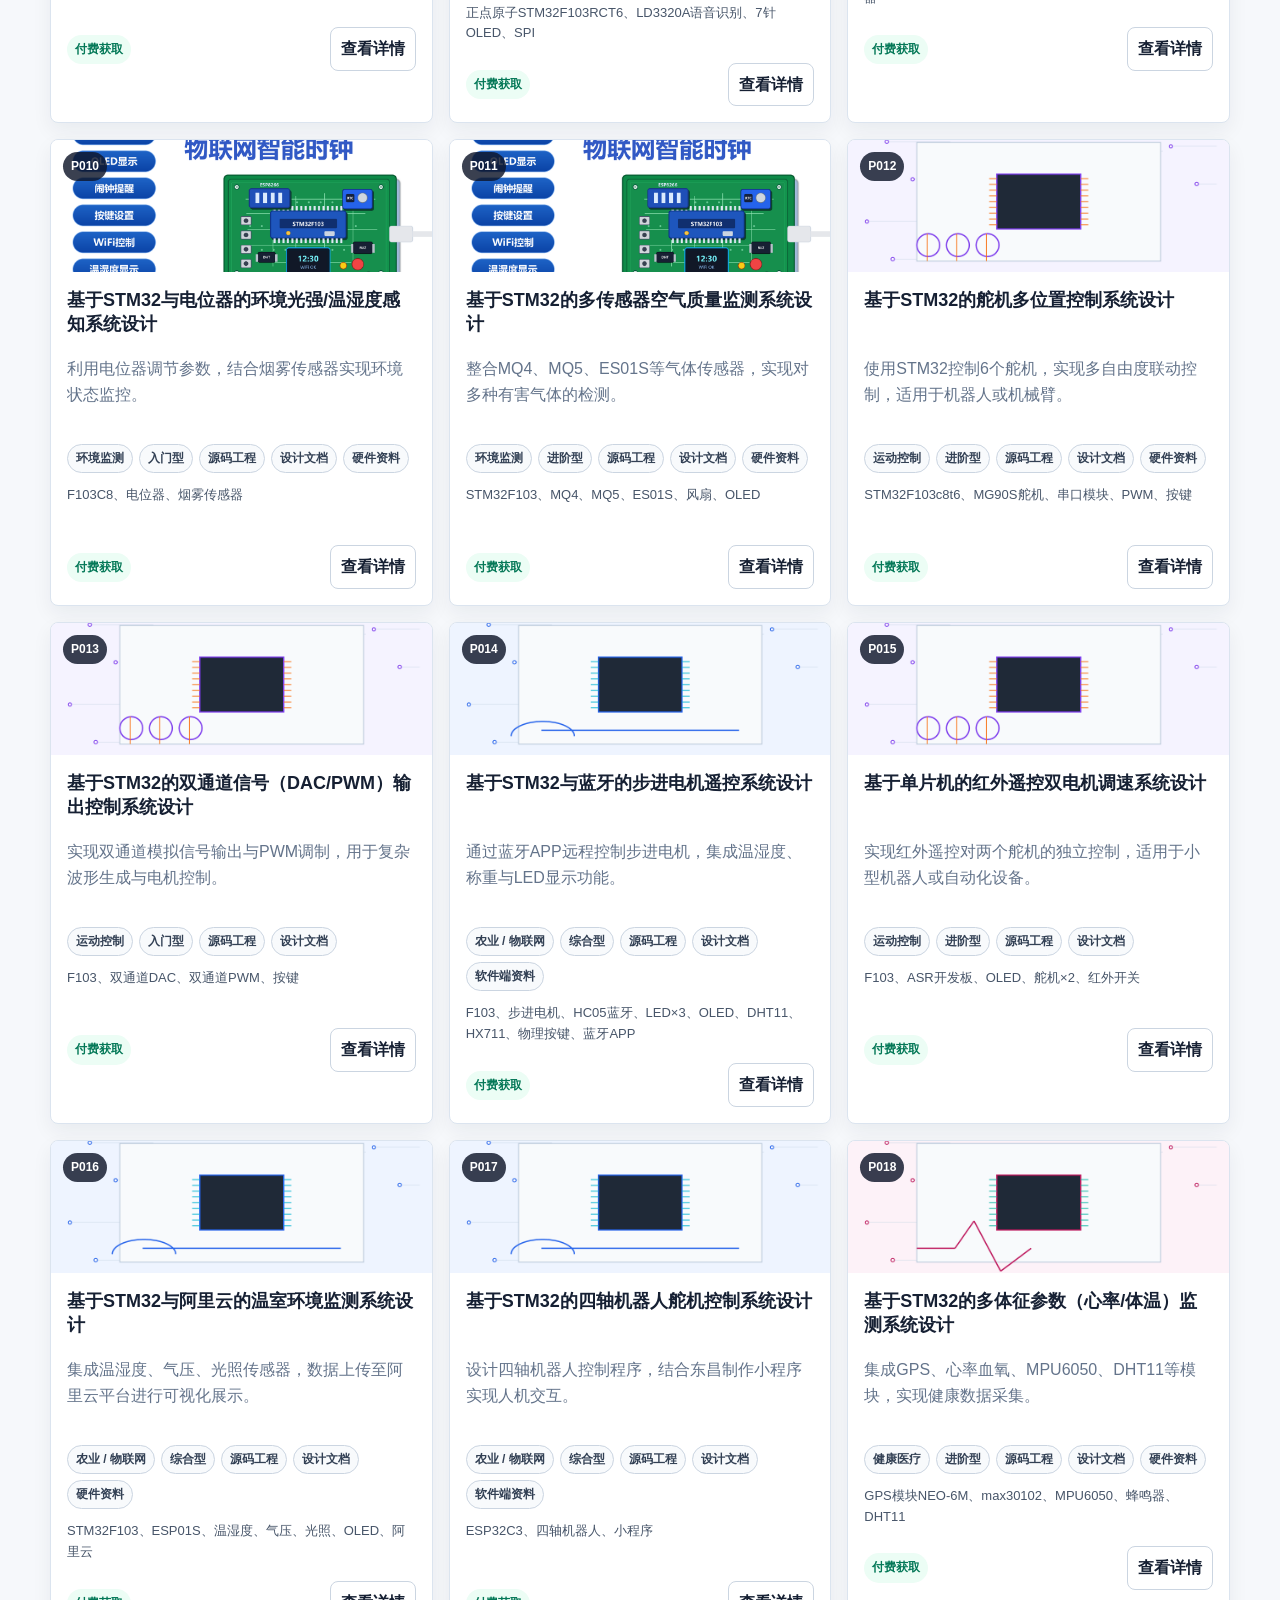
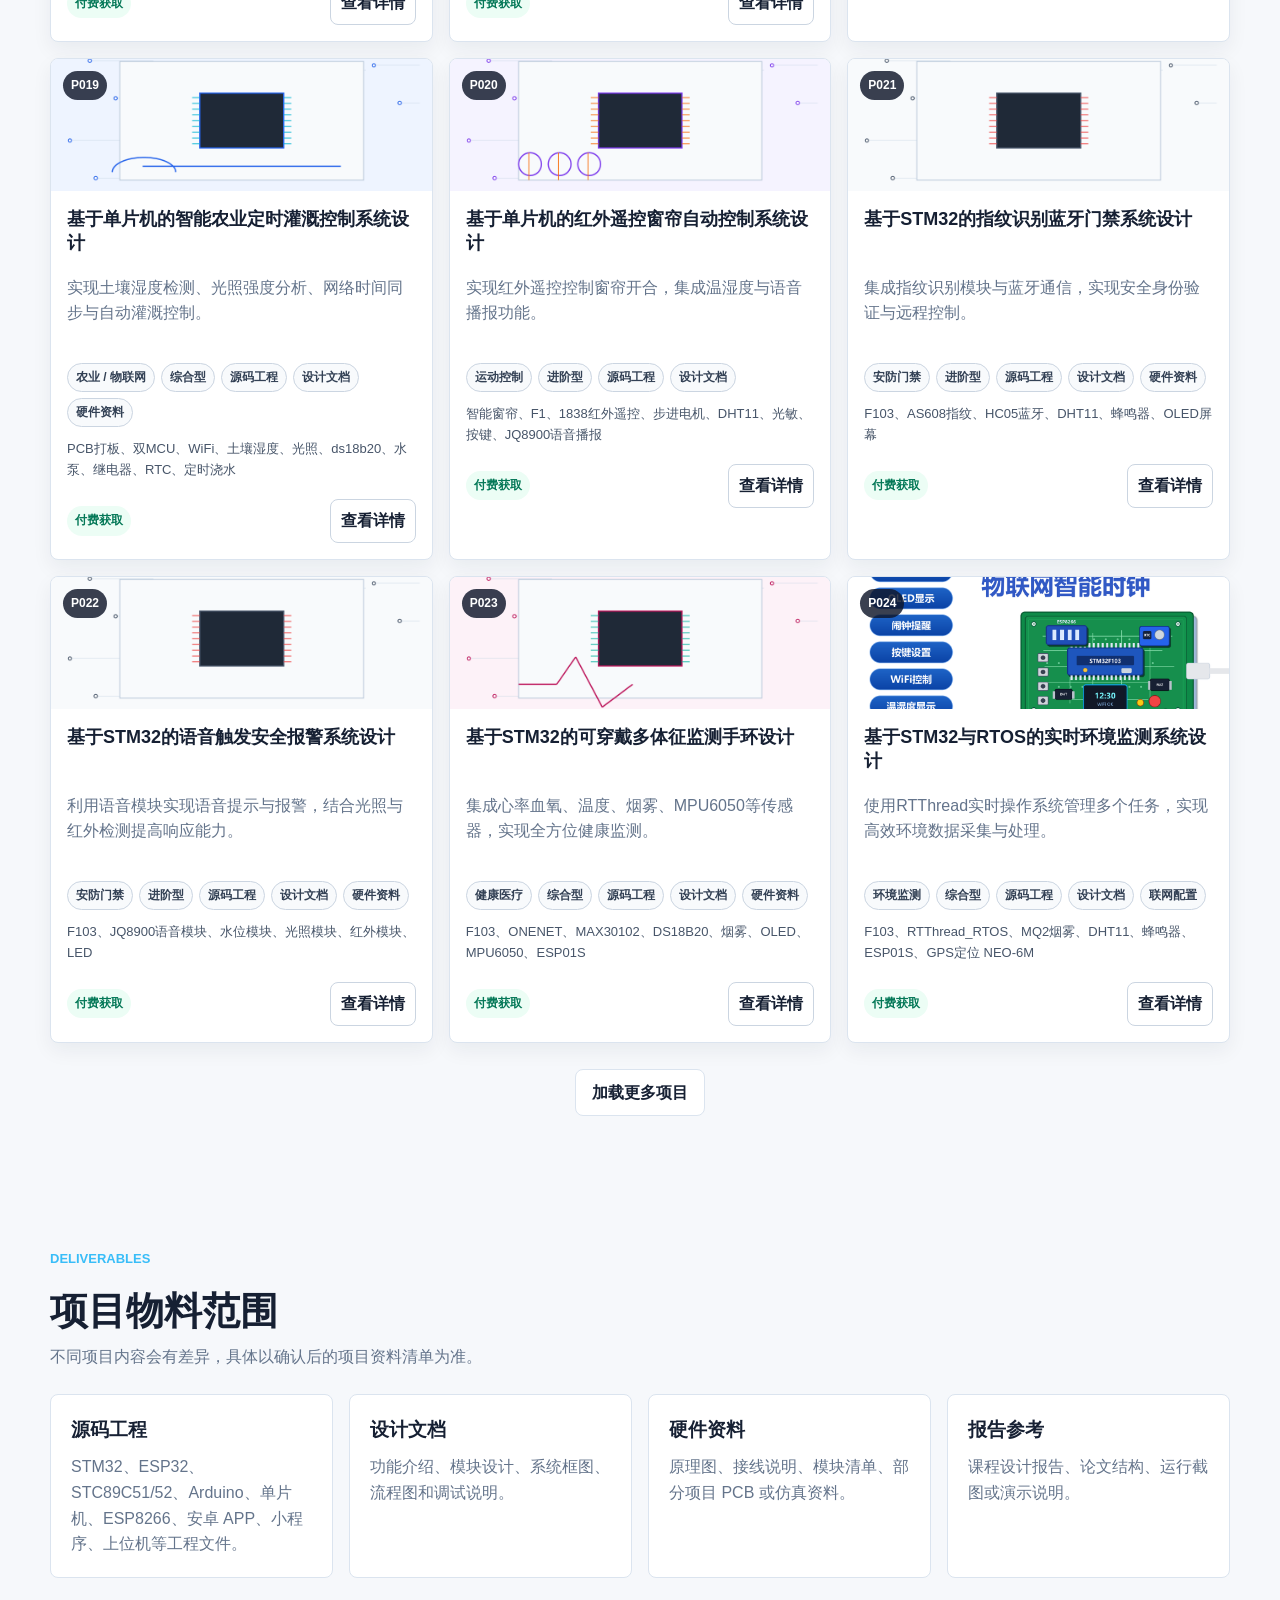
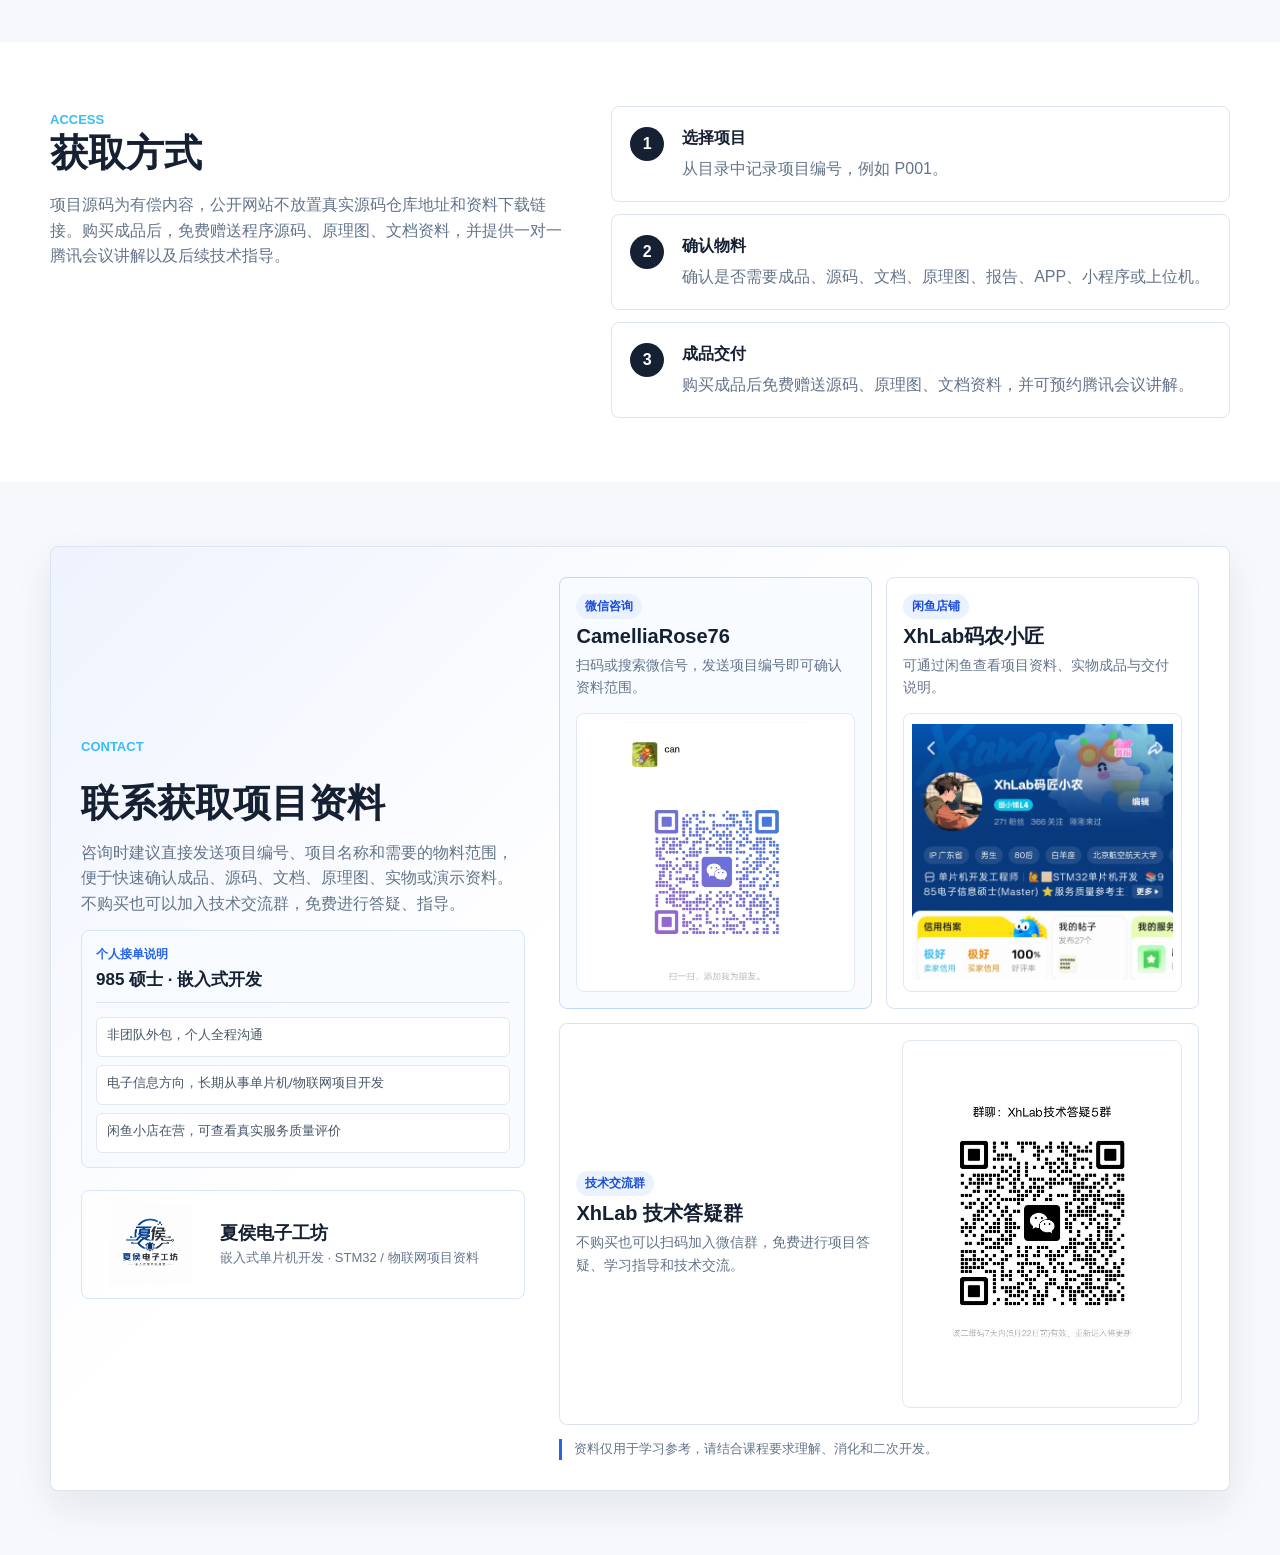
==== commit 55be44ca: "fix 调整目录路径" ====
--- a/index.html
+++ b/index.html
@@ -13,13 +13,13 @@
       property="og:description"
       content="浏览 STM32、ESP32、STC89C51/52、Arduino、单片机、物联网、上位机、安卓 APP、小程序等方向的成品项目参考。"
     />
-    <meta property="og:image" content="assets/images/hero-board.png" />
+    <meta property="og:image" content="assets/images/hero/hero-board.png" />
     <link rel="stylesheet" href="assets/styles.css" />
   </head>
   <body>
     <header class="site-header" data-header>
       <a class="brand" href="#top" aria-label="返回首页">
-        <img class="brand-logo" src="log.png" alt="夏侯电子工坊" />
+        <img class="brand-logo" src="assets/images/brand/logo.png" alt="夏侯电子工坊" />
         <span>
           <strong>夏侯电子工坊</strong>
           <small>Embedded References</small>
@@ -38,7 +38,7 @@
       <section class="hero" aria-labelledby="hero-title">
         <img
           class="hero-image"
-          src="assets/images/hero-board.png"
+          src="assets/images/hero/hero-board.png"
           alt="电路板与嵌入式项目视觉图"
         />
         <div class="hero-overlay"></div>
@@ -51,7 +51,7 @@
           <aside class="hero-trust" aria-label="个人运营说明">
             <div class="hero-trust-header">
               <span>Direct Support</span>
-              <h2>个人接单，全程沟通</h2>z
+              <h2>个人接单，全程沟通</h2>
               <p>非团队外包，需求确认、成品交付、腾讯会议讲解和后续答疑由本人跟进。</p>
             </div>
             <div class="hero-trust-metrics" aria-label="个人背景">
@@ -235,7 +235,7 @@
               </div>
             </div>
             <div class="contact-brand">
-              <img src="log.png" alt="夏侯电子工坊 Logo" />
+              <img src="assets/images/brand/logo.png" alt="夏侯电子工坊 Logo" />
               <div>
                 <strong>夏侯电子工坊</strong>
                 <span>嵌入式单片机开发 · STM32 / 物联网项目资料</span>
@@ -249,7 +249,7 @@
                 <h3>CamelliaRose76</h3>
                 <p>扫码或搜索微信号，发送项目编号即可确认资料范围。</p>
               </div>
-              <img class="contact-qr" src="wechat.png" alt="微信二维码" />
+              <img class="contact-qr" src="assets/images/contact/wechat.png" alt="微信二维码" />
             </article>
             <article class="contact-card">
               <div class="contact-card-text">
@@ -257,7 +257,7 @@
                 <h3>XhLab码农小匠</h3>
                 <p>可通过闲鱼查看项目资料、实物成品与交付说明。</p>
               </div>
-              <img class="contact-qr" src="xianyu.jpg" alt="闲鱼信息图片" />
+              <img class="contact-qr" src="assets/images/contact/xianyu.jpg" alt="闲鱼信息图片" />
             </article>
             <article class="contact-card group-contact">
               <div class="contact-card-text">
@@ -265,7 +265,7 @@
                 <h3>XhLab 技术答疑群</h3>
                 <p>不购买也可以扫码加入微信群，免费进行项目答疑、学习指导和技术交流。</p>
               </div>
-              <img class="contact-qr" src="微信图片_20260515180647_5_158.jpg" alt="微信群二维码" />
+              <img class="contact-qr" src="assets/images/contact/wechat-group.jpg" alt="微信群二维码" />
             </article>
             <p class="contact-note">资料仅用于学习参考，请结合课程要求理解、消化和二次开发。</p>
           </div>
